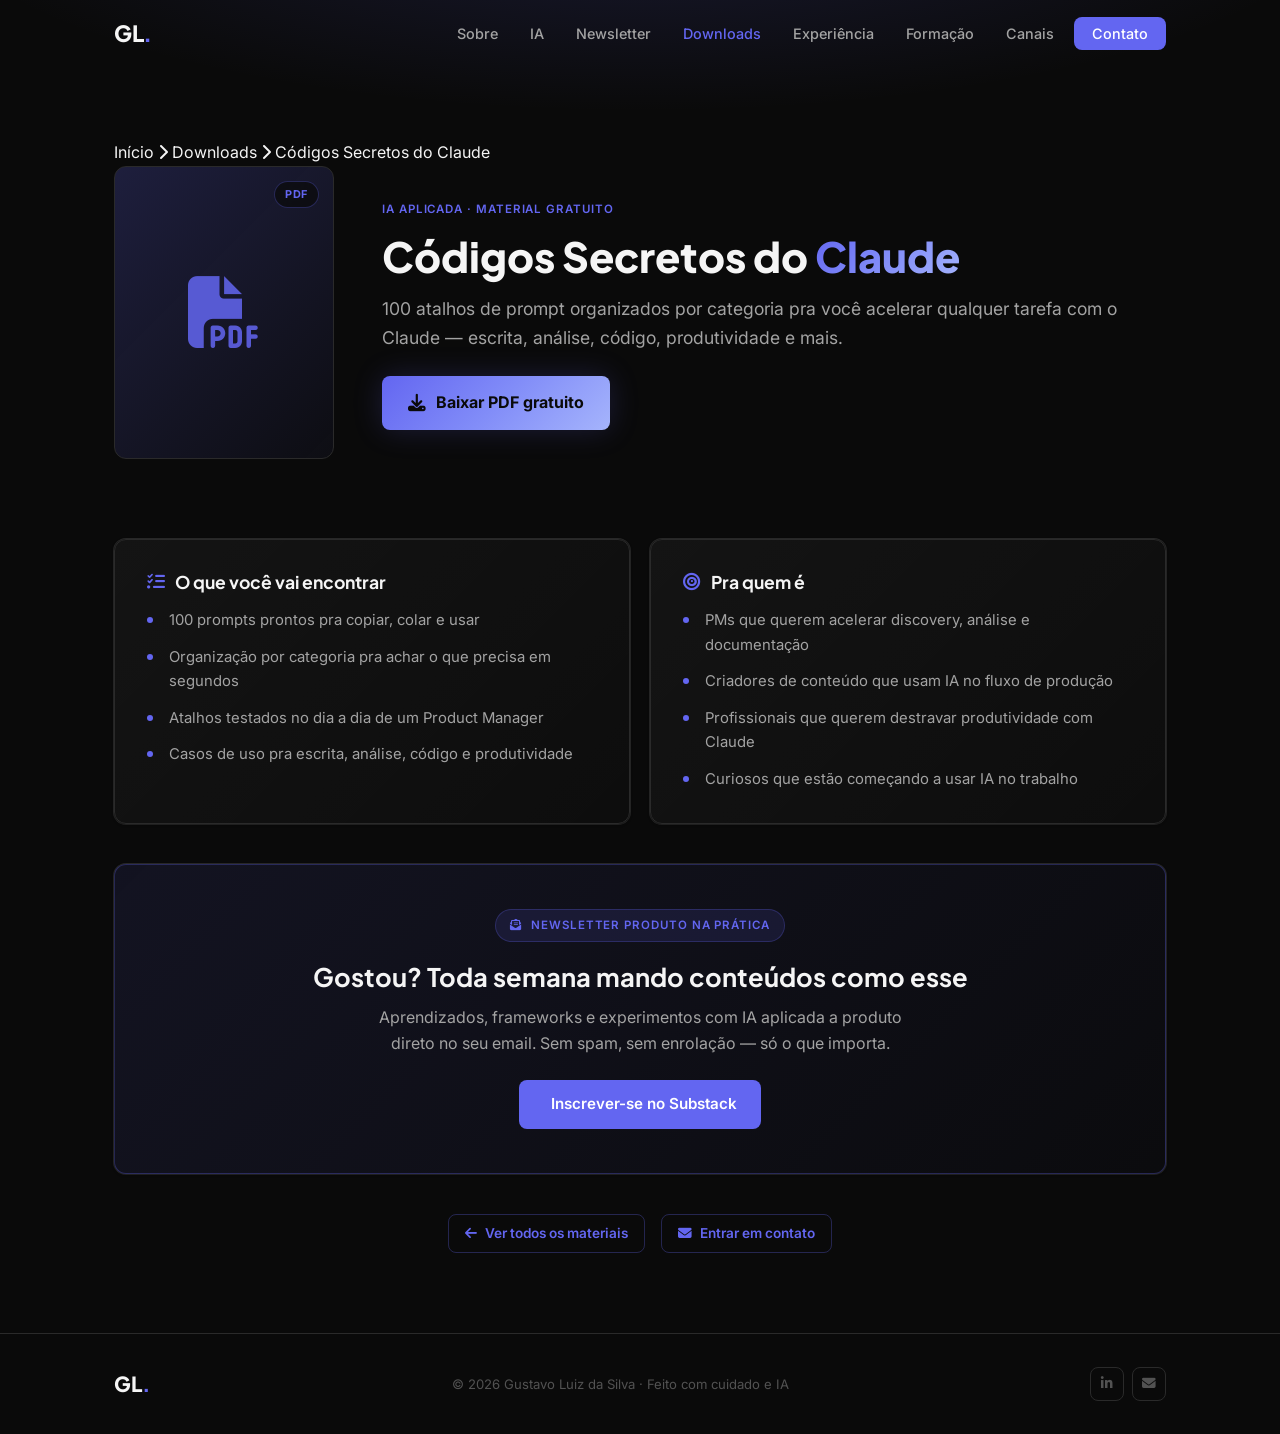
==== download-codigos-secretos-claude.html @ 3443f7df "add seção de Downloads e páginas de projetos - Nova página de galeria (downloads.html) com card do m" ====
<!DOCTYPE html>
<html lang="pt-BR">
<head>
  <meta charset="UTF-8" />
  <meta name="viewport" content="width=device-width, initial-scale=1.0" />

  <!-- SEO -->
  <title>Códigos Secretos do Claude — 100 atalhos de prompt · Gustavo Luiz</title>
  <meta name="description" content="100 atalhos de prompt organizados por categoria pra você acelerar qualquer tarefa com o Claude. Material gratuito em PDF." />
  <meta name="author" content="Gustavo Luiz da Silva" />

  <!-- Favicon -->
  <link rel="icon" href="assets/icons/favicon.svg" type="image/svg+xml" />
  <link rel="icon" href="assets/icons/favicon-32.png" sizes="32x32" type="image/png" />
  <link rel="icon" href="assets/icons/favicon-16.png" sizes="16x16" type="image/png" />
  <link rel="apple-touch-icon" href="assets/icons/apple-touch-icon.png" />

  <!-- Open Graph -->
  <meta property="og:title" content="Códigos Secretos do Claude — 100 atalhos de prompt" />
  <meta property="og:description" content="100 atalhos de prompt organizados por categoria. Material gratuito em PDF." />
  <meta property="og:type" content="article" />
  <meta property="og:locale" content="pt_BR" />
  <meta property="og:image" content="assets/imagens/og-image.png" />
  <meta property="og:image:width" content="1200" />
  <meta property="og:image:height" content="630" />

  <meta name="twitter:card" content="summary_large_image" />
  <meta name="twitter:title" content="Códigos Secretos do Claude — 100 atalhos de prompt" />
  <meta name="twitter:description" content="100 atalhos de prompt organizados por categoria. Material gratuito em PDF." />
  <meta name="twitter:image" content="assets/imagens/og-image.png" />

  <!-- Fontes -->
  <link rel="preconnect" href="https://fonts.googleapis.com" />
  <link rel="preconnect" href="https://fonts.gstatic.com" crossorigin />
  <link href="https://fonts.googleapis.com/css2?family=Inter:wght@300;400;500;600;700&family=Plus+Jakarta+Sans:wght@600;700;800&display=swap" rel="stylesheet" />

  <link rel="stylesheet" href="https://cdnjs.cloudflare.com/ajax/libs/font-awesome/6.5.1/css/all.min.css" />

  <link rel="stylesheet" href="style.css" />
  <link rel="stylesheet" href="downloads.css" />
</head>

<body>

  <!-- ===================== NAVEGAÇÃO ===================== -->
  <nav class="navbar" id="navbar" role="navigation" aria-label="Navegação principal">
    <div class="nav-container">
      <a href="index.html" class="nav-logo">GL<span class="accent">.</span></a>

      <ul class="nav-links" id="nav-links">
        <li><a href="index.html#sobre">Sobre</a></li>
        <li><a href="index.html#ia">IA</a></li>
        <li><a href="index.html#newsletter">Newsletter</a></li>
        <li><a href="downloads.html" class="active">Downloads</a></li>
        <li><a href="index.html#experiencia">Experiência</a></li>
        <li><a href="index.html#formacao">Formação</a></li>
        <li><a href="index.html#canais">Canais</a></li>
        <li><a href="index.html#contato" class="nav-cta">Contato</a></li>
      </ul>

      <button class="nav-toggle" id="nav-toggle" aria-label="Abrir menu" aria-expanded="false">
        <span></span>
        <span></span>
        <span></span>
      </button>
    </div>
  </nav>

  <!-- ===================== HERO DO MATERIAL ===================== -->
  <main>
    <section class="material-hero">
      <div class="container">

        <!-- Breadcrumb -->
        <div class="projeto-breadcrumb">
          <a href="index.html">Início</a>
          <i class="fa-solid fa-chevron-right" aria-hidden="true"></i>
          <a href="downloads.html">Downloads</a>
          <i class="fa-solid fa-chevron-right" aria-hidden="true"></i>
          <span>Códigos Secretos do Claude</span>
        </div>

        <div class="material-hero-grid">

          <!-- Capa simulada com ícone de PDF -->
          <div class="material-cover">
            <i class="fa-solid fa-file-pdf" aria-hidden="true"></i>
            <span class="material-cover-badge">PDF</span>
          </div>

          <div class="material-info">
            <span class="material-category">IA Aplicada · Material gratuito</span>
            <h1>Códigos Secretos do <span class="accent-gradient">Claude</span></h1>
            <p class="material-subtitulo">
              100 atalhos de prompt organizados por categoria pra você acelerar
              qualquer tarefa com o Claude — escrita, análise, código, produtividade e mais.
            </p>

            <a href="downloads/Codigos_Secretos_Claude.pdf"
               download
               class="material-download-btn"
               aria-label="Baixar PDF Códigos Secretos do Claude">
              <i class="fa-solid fa-download" aria-hidden="true"></i>
              Baixar PDF gratuito
            </a>
          </div>

        </div>
      </div>
    </section>

    <!-- ===================== CONTEÚDO ===================== -->
    <section class="material-conteudo">
      <div class="container">

        <div class="material-blocos">

          <div class="material-bloco glass-card">
            <h2><i class="fa-solid fa-list-check" aria-hidden="true"></i> O que você vai encontrar</h2>
            <ul class="material-lista">
              <li>100 prompts prontos pra copiar, colar e usar</li>
              <li>Organização por categoria pra achar o que precisa em segundos</li>
              <li>Atalhos testados no dia a dia de um Product Manager</li>
              <li>Casos de uso pra escrita, análise, código e produtividade</li>
            </ul>
          </div>

          <div class="material-bloco glass-card">
            <h2><i class="fa-solid fa-bullseye" aria-hidden="true"></i> Pra quem é</h2>
            <ul class="material-lista">
              <li>PMs que querem acelerar discovery, análise e documentação</li>
              <li>Criadores de conteúdo que usam IA no fluxo de produção</li>
              <li>Profissionais que querem destravar produtividade com Claude</li>
              <li>Curiosos que estão começando a usar IA no trabalho</li>
            </ul>
          </div>

        </div>

        <!-- Newsletter CTA -->
        <div class="material-newsletter glass-card">
          <span class="badge">
            <i class="fa-solid fa-envelope-open-text" aria-hidden="true"></i>
            Newsletter Produto na Prática
          </span>
          <h2>Gostou? Toda semana mando conteúdos como esse</h2>
          <p>
            Aprendizados, frameworks e experimentos com IA aplicada a produto direto
            no seu email. Sem spam, sem enrolação — só o que importa.
          </p>
          <a href="https://gustluiz.substack.com/" target="_blank" rel="noopener noreferrer" class="btn btn-primary">
            <i class="fa-brands fa-substack" aria-hidden="true"></i>
            Inscrever-se no Substack
          </a>
        </div>

        <!-- Navegação rodapé -->
        <div class="material-nav">
          <a href="downloads.html" class="btn btn-ghost">
            <i class="fa-solid fa-arrow-left" aria-hidden="true"></i>
            Ver todos os materiais
          </a>
          <a href="index.html#contato" class="btn btn-ghost">
            <i class="fa-solid fa-envelope" aria-hidden="true"></i>
            Entrar em contato
          </a>
        </div>

      </div>
    </section>
  </main>

  <!-- ===================== RODAPÉ ===================== -->
  <footer class="footer" role="contentinfo">
    <div class="container">
      <div class="footer-content">
        <p class="footer-logo">GL<span class="accent">.</span></p>
        <p class="footer-copy">
          © 2026 Gustavo Luiz da Silva · Feito com cuidado e IA
        </p>
        <div class="footer-links">
          <a href="https://www.linkedin.com/in/gustavoluizsilva/" target="_blank" rel="noopener noreferrer" aria-label="LinkedIn">
            <i class="fa-brands fa-linkedin-in" aria-hidden="true"></i>
          </a>
          <a href="mailto:gu.ufabc@gmail.com" aria-label="Email">
            <i class="fa-solid fa-envelope" aria-hidden="true"></i>
          </a>
        </div>
      </div>
    </div>
  </footer>

  <script src="script.js"></script>
</body>
</html>
---- style.css ----
/* ============================================================
   STYLE.CSS — Site Pessoal Gustavo Luiz
   Tema: Dark, moderno, minimalista — inspirado em Linear/Vercel
   ============================================================ */

/* ============================================================
   1. VARIÁVEIS CSS (tokens de design)
   ============================================================ */
:root {
  /* Cores */
  --bg-primary:    #0A0A0A;   /* Fundo principal — preto quase puro */
  --bg-secondary:  #111111;   /* Fundo de cards */
  --bg-tertiary:   #1A1A1A;   /* Fundo alternativo de seções */

  --accent:        #6366F1;   /* Roxo índigo — cor de destaque */
  --accent-hover:  #818CF8;   /* Destaque mais claro no hover */
  --accent-glow:   rgba(99, 102, 241, 0.20);  /* Brilho suave */

  --text-primary:  #F5F5F5;   /* Texto principal */
  --text-secondary:#A3A3A3;   /* Texto secundário */
  --text-muted:    #525252;   /* Texto desabilitado */

  --border:        #2A2A2A;   /* Bordas sutis */
  --border-hover:  #3F3F3F;   /* Borda no hover */

  /* Gradientes */
  --gradient-hero: radial-gradient(ellipse 80% 60% at 50% -20%,
                    rgba(99, 102, 241, 0.18) 0%,
                    rgba(10, 10, 10, 0) 70%);
  --gradient-accent: linear-gradient(135deg, #6366F1 0%, #818CF8 50%, #A5B4FC 100%);
  --gradient-card:   linear-gradient(135deg,
                      rgba(255,255,255,0.04) 0%,
                      rgba(255,255,255,0.01) 100%);

  /* Tipografia */
  --font-heading: 'Plus Jakarta Sans', 'Inter', sans-serif;
  --font-body:    'Inter', sans-serif;

  /* Espaçamentos */
  --section-padding: 100px 0;
  --container-max:   1100px;
  --container-pad:   0 24px;

  /* Bordas */
  --radius-sm:  8px;
  --radius-md:  12px;
  --radius-lg:  20px;
  --radius-xl:  28px;

  /* Sombras */
  --shadow-card:  0 1px 3px rgba(0,0,0,0.4), 0 0 0 1px var(--border);
  --shadow-hover: 0 4px 20px rgba(0,0,0,0.5), 0 0 0 1px var(--border-hover);
  --shadow-glow:  0 0 30px var(--accent-glow);

  /* Transições */
  --transition: all 0.25s cubic-bezier(0.4, 0, 0.2, 1);
  --transition-slow: all 0.4s cubic-bezier(0.4, 0, 0.2, 1);
}

/* ============================================================
   2. RESET E BASE
   ============================================================ */
*, *::before, *::after {
  box-sizing: border-box;
  margin: 0;
  padding: 0;
}

html {
  scroll-behavior: smooth;
  font-size: 16px;
}

body {
  font-family: var(--font-body);
  background-color: var(--bg-primary);
  color: var(--text-primary);
  line-height: 1.6;
  -webkit-font-smoothing: antialiased;
  -moz-osx-font-smoothing: grayscale;
  overflow-x: hidden;
}

/* Links base */
a {
  color: inherit;
  text-decoration: none;
  transition: var(--transition);
}

/* Listas */
ul, ol {
  list-style: none;
}

/* Imagens */
img {
  max-width: 100%;
  height: auto;
  display: block;
}

/* ============================================================
   3. UTILITÁRIOS
   ============================================================ */

/* Container centralizado */
.container {
  max-width: var(--container-max);
  margin: 0 auto;
  padding: var(--container-pad);
}

/* Seção padrão */
.section {
  padding: var(--section-padding);
}

/* Seção com fundo alternativo */
.section-alt {
  background-color: var(--bg-tertiary);
}

/* Cor de destaque (accent) */
.accent {
  color: var(--accent);
}

/* Gradiente de texto accent */
.accent-gradient {
  background: var(--gradient-accent);
  -webkit-background-clip: text;
  -webkit-text-fill-color: transparent;
  background-clip: text;
}

/* Glass card — efeito glassmorphism leve */
.glass-card {
  background: var(--gradient-card);
  border: 1px solid var(--border);
  border-radius: var(--radius-md);
  box-shadow: var(--shadow-card);
  transition: var(--transition);
}

.glass-card:hover {
  border-color: var(--border-hover);
  box-shadow: var(--shadow-hover);
  transform: translateY(-2px);
}

/* ============================================================
   4. TIPOGRAFIA
   ============================================================ */
h1, h2, h3, h4 {
  font-family: var(--font-heading);
  line-height: 1.15;
  font-weight: 700;
  color: var(--text-primary);
}

p {
  color: var(--text-secondary);
  line-height: 1.7;
}

strong {
  color: var(--text-primary);
  font-weight: 600;
}

/* Cabeçalho de seção */
.section-header {
  text-align: center;
  margin-bottom: 64px;
}

.section-tag {
  display: inline-block;
  font-size: 0.75rem;
  font-weight: 600;
  letter-spacing: 0.12em;
  text-transform: uppercase;
  color: var(--accent);
  background: rgba(99, 102, 241, 0.10);
  border: 1px solid rgba(99, 102, 241, 0.25);
  border-radius: 100px;
  padding: 4px 14px;
  margin-bottom: 20px;
}

.section-title {
  font-size: clamp(2rem, 4vw, 3rem);
  font-weight: 800;
  margin-bottom: 16px;
  line-height: 1.15;
}

.section-desc {
  font-size: 1.1rem;
  color: var(--text-secondary);
  max-width: 540px;
  margin: 0 auto;
}

/* ============================================================
   5. BOTÕES
   ============================================================ */
.btn {
  display: inline-flex;
  align-items: center;
  gap: 8px;
  padding: 12px 24px;
  border-radius: var(--radius-sm);
  font-family: var(--font-body);
  font-size: 0.95rem;
  font-weight: 600;
  cursor: pointer;
  border: none;
  transition: var(--transition);
  text-align: center;
}

/* Botão primário — fundo accent */
.btn-primary {
  background: var(--accent);
  color: #fff;
}

.btn-primary:hover {
  background: var(--accent-hover);
  box-shadow: 0 0 20px var(--accent-glow);
  transform: translateY(-1px);
}

/* Botão secundário — borda */
.btn-secondary {
  background: transparent;
  color: var(--text-primary);
  border: 1px solid var(--border);
}

.btn-secondary:hover {
  border-color: var(--accent);
  color: var(--accent);
  background: rgba(99, 102, 241, 0.06);
}

/* Botão ghost — minimal */
.btn-ghost {
  background: transparent;
  color: var(--accent);
  border: 1px solid rgba(99, 102, 241, 0.30);
  padding: 8px 16px;
  font-size: 0.85rem;
}

.btn-ghost:hover {
  background: rgba(99, 102, 241, 0.10);
}

/* Botão pequeno */
.btn-sm {
  padding: 8px 16px;
  font-size: 0.85rem;
}

/* Botão full width */
.btn-full {
  width: 100%;
  justify-content: center;
}

/* ============================================================
   6. NAVEGAÇÃO
   ============================================================ */
.navbar {
  position: fixed;
  top: 0;
  left: 0;
  right: 0;
  z-index: 1000;
  padding: 16px 0;
  background: transparent;
  transition: var(--transition-slow);
}

/* Navbar com scroll — fundo escuro */
.navbar.scrolled {
  background: rgba(10, 10, 10, 0.92);
  backdrop-filter: blur(16px);
  -webkit-backdrop-filter: blur(16px);
  border-bottom: 1px solid var(--border);
  padding: 12px 0;
}

.nav-container {
  max-width: var(--container-max);
  margin: 0 auto;
  padding: 0 24px;
  display: flex;
  align-items: center;
  justify-content: space-between;
}

/* Logo */
.nav-logo {
  font-family: var(--font-heading);
  font-weight: 800;
  font-size: 1.4rem;
  color: var(--text-primary);
  letter-spacing: -0.02em;
}

/* Links de navegação */
.nav-links {
  display: flex;
  align-items: center;
  gap: 8px;
}

.nav-links a {
  font-size: 0.9rem;
  font-weight: 500;
  color: var(--text-secondary);
  padding: 6px 12px;
  border-radius: var(--radius-sm);
}

.nav-links a:hover {
  color: var(--text-primary);
  background: rgba(255,255,255,0.05);
}

/* CTA da navbar */
.nav-cta {
  background: var(--accent) !important;
  color: #fff !important;
  padding: 8px 18px !important;
}

.nav-cta:hover {
  background: var(--accent-hover) !important;
  box-shadow: 0 0 16px var(--accent-glow) !important;
}

/* Botão hamburguer — mobile */
.nav-toggle {
  display: none;
  flex-direction: column;
  gap: 5px;
  background: none;
  border: none;
  cursor: pointer;
  padding: 4px;
}

.nav-toggle span {
  display: block;
  width: 22px;
  height: 2px;
  background: var(--text-primary);
  border-radius: 2px;
  transition: var(--transition);
}

/* ============================================================
   7. HERO
   ============================================================ */
.hero {
  position: relative;
  min-height: 100vh;
  display: flex;
  align-items: center;
  justify-content: center;
  text-align: center;
  padding: 120px 24px 80px;
  overflow: hidden;
}

/* Gradiente de fundo do hero */
.hero-bg-gradient {
  position: absolute;
  inset: 0;
  background: var(--gradient-hero);
  pointer-events: none;
}

/* Partículas decorativas */
.hero-particles {
  position: absolute;
  inset: 0;
  pointer-events: none;
  overflow: hidden;
}

.hero-particle {
  position: absolute;
  width: 2px;
  height: 2px;
  border-radius: 50%;
  background: var(--accent);
  opacity: 0;
  animation: particleFade 4s ease-in-out infinite;
}

@keyframes particleFade {
  0%, 100% { opacity: 0; transform: translateY(0); }
  50%       { opacity: 0.6; transform: translateY(-20px); }
}

/* Conteúdo do hero */
.hero-content {
  position: relative;
  z-index: 1;
  max-width: 800px;
  width: 100%;
}

/* Badge de status */
.hero-badge {
  display: inline-flex;
  align-items: center;
  gap: 8px;
  font-size: 0.82rem;
  font-weight: 500;
  color: var(--text-secondary);
  background: rgba(255,255,255,0.04);
  border: 1px solid var(--border);
  border-radius: 100px;
  padding: 6px 16px;
  margin-bottom: 28px;
}

.badge-dot {
  width: 7px;
  height: 7px;
  border-radius: 50%;
  background: #22C55E;
  box-shadow: 0 0 8px rgba(34, 197, 94, 0.6);
  animation: pulse 2s ease-in-out infinite;
}

@keyframes pulse {
  0%, 100% { box-shadow: 0 0 4px rgba(34, 197, 94, 0.4); }
  50%       { box-shadow: 0 0 12px rgba(34, 197, 94, 0.8); }
}

/* Título principal */
.hero-title {
  font-size: clamp(3.5rem, 9vw, 7rem);
  font-weight: 800;
  line-height: 1.0;
  letter-spacing: -0.03em;
  margin-bottom: 20px;
}

/* Headline */
.hero-headline {
  font-size: clamp(1.1rem, 2.5vw, 1.5rem);
  font-weight: 500;
  color: var(--text-secondary);
  margin-bottom: 20px;
  letter-spacing: -0.01em;
}

/* Subtítulo */
.hero-sub {
  font-size: clamp(0.95rem, 1.8vw, 1.1rem);
  color: var(--text-muted);
  margin-bottom: 40px;
  line-height: 1.7;
}

/* CTAs do hero */
.hero-ctas {
  display: flex;
  gap: 12px;
  justify-content: center;
  flex-wrap: wrap;
  margin-bottom: 40px;
}

/* Redes sociais do hero */
.hero-social {
  display: flex;
  gap: 8px;
  justify-content: center;
}

.social-link {
  width: 42px;
  height: 42px;
  display: flex;
  align-items: center;
  justify-content: center;
  border-radius: var(--radius-sm);
  background: rgba(255,255,255,0.04);
  border: 1px solid var(--border);
  color: var(--text-secondary);
  font-size: 0.95rem;
}

.social-link:hover {
  background: rgba(99, 102, 241, 0.10);
  border-color: var(--accent);
  color: var(--accent);
  transform: translateY(-2px);
}

/* Indicador de scroll */
.scroll-indicator {
  position: absolute;
  bottom: 32px;
  left: 50%;
  transform: translateX(-50%);
  display: flex;
  align-items: center;
  justify-content: center;
  width: 36px;
  height: 36px;
  border: 1px solid var(--border);
  border-radius: 50%;
  color: var(--text-muted);
  animation: scrollBounce 2s ease-in-out infinite;
}

.scroll-arrow {
  width: 8px;
  height: 8px;
  border-right: 1.5px solid var(--text-muted);
  border-bottom: 1.5px solid var(--text-muted);
  transform: rotate(45deg) translateY(-2px);
}

@keyframes scrollBounce {
  0%, 100% { transform: translateX(-50%) translateY(0); opacity: 0.4; }
  50%       { transform: translateX(-50%) translateY(5px); opacity: 0.9; }
}

/* ============================================================
   8. SEÇÃO SOBRE MIM
   ============================================================ */
.sobre-grid {
  display: grid;
  grid-template-columns: 280px 1fr;
  gap: 60px;
  align-items: start;
}

/* Foto */
.foto-container {
  width: 100%;
  aspect-ratio: 1;
  border-radius: var(--radius-lg);
  overflow: hidden;
  border: 1px solid var(--border);
  background: var(--bg-secondary);
  margin-bottom: 16px;
}

.foto-container img {
  width: 100%;
  height: 100%;
  object-fit: cover;
  object-position: center top;
  display: block;
}

.foto-placeholder {
  width: 100%;
  height: 100%;
  display: flex;
  flex-direction: column;
  align-items: center;
  justify-content: center;
  gap: 12px;
  color: var(--text-muted);
  font-size: 0.85rem;
}

.foto-placeholder i {
  font-size: 3rem;
  opacity: 0.3;
}

/* Card de info rápida */
.sobre-info-card {
  padding: 16px;
}

.info-item {
  display: flex;
  align-items: center;
  gap: 10px;
  font-size: 0.88rem;
  color: var(--text-secondary);
  padding: 8px 0;
  border-bottom: 1px solid var(--border);
}

.info-item:last-child {
  border-bottom: none;
  padding-bottom: 0;
}

/* Texto sobre */
.sobre-lead {
  font-size: 1.15rem;
  color: var(--text-primary);
  line-height: 1.7;
  margin-bottom: 20px;
}

.sobre-texto p {
  margin-bottom: 16px;
}

/* Métricas de destaque */
.sobre-metricas {
  display: grid;
  grid-template-columns: repeat(3, 1fr);
  gap: 12px;
  margin-top: 32px;
}

.metrica-item {
  text-align: center;
  padding: 20px 12px;
}

.metrica-valor {
  display: block;
  font-family: var(--font-heading);
  font-size: 1.5rem;
  font-weight: 800;
  margin-bottom: 6px;
}

.metrica-label {
  font-size: 0.78rem;
  color: var(--text-muted);
  letter-spacing: 0.02em;
}

/* ============================================================
   9. SEÇÃO IA
   ============================================================ */
.ia-grid {
  display: grid;
  grid-template-columns: repeat(3, 1fr);
  gap: 20px;
  align-items: stretch;
}

.ia-grid > * {
  min-height: 0;
}

.ia-card-link {
  text-decoration: none;
  color: inherit;
  display: flex;
  border-radius: var(--radius-lg);
  transition: transform 0.25s ease;
}

.ia-card-link:hover .ia-card {
  border-color: var(--accent);
  box-shadow: 0 0 20px var(--accent-glow);
}

.ia-card-link:hover {
  transform: translateY(-4px);
}

.ia-card {
  padding: 28px;
  display: flex;
  flex-direction: column;
  gap: 16px;
  flex: 1;
  width: 100%;
}

.ia-card-header {
  display: flex;
  align-items: center;
  justify-content: space-between;
  gap: 12px;
}

/* Ícone do card IA */
.ia-icon-wrap {
  width: 44px;
  height: 44px;
  display: flex;
  align-items: center;
  justify-content: center;
  background: rgba(99, 102, 241, 0.12);
  border: 1px solid rgba(99, 102, 241, 0.25);
  border-radius: var(--radius-sm);
  color: var(--accent);
  font-size: 1.1rem;
  flex-shrink: 0;
}

.ia-icon-muted {
  background: rgba(255,255,255,0.03);
  border-color: var(--border);
  color: var(--text-muted);
}

/* Tags de status */
.ia-tag {
  font-size: 0.72rem;
  font-weight: 600;
  letter-spacing: 0.06em;
  text-transform: uppercase;
  color: #22C55E;
  background: rgba(34, 197, 94, 0.10);
  border: 1px solid rgba(34, 197, 94, 0.25);
  border-radius: 100px;
  padding: 3px 10px;
  white-space: nowrap;
}

.ia-tag-em-andamento {
  color: #F59E0B;
  background: rgba(245, 158, 11, 0.10);
  border-color: rgba(245, 158, 11, 0.25);
}

.ia-tag-breve {
  color: var(--text-muted);
  background: rgba(255,255,255,0.04);
  border-color: var(--border);
}

.ia-card-title {
  font-size: 1.1rem;
  font-weight: 700;
}

.ia-card-desc {
  font-size: 0.9rem;
  line-height: 1.65;
  flex: 1;
}

/* Resultados — antes e depois */
.ia-resultados {
  display: flex;
  flex-direction: column;
  gap: 8px;
  padding: 16px;
  background: rgba(99, 102, 241, 0.05);
  border: 1px solid rgba(99, 102, 241, 0.15);
  border-radius: var(--radius-sm);
}

.resultado-item {
  display: flex;
  align-items: center;
  gap: 8px;
  font-size: 0.9rem;
  font-weight: 600;
}

.resultado-antes {
  color: var(--text-muted);
  text-decoration: line-through;
}

.resultado-depois {
  font-size: 1.1rem;
}

.resultado-label {
  font-size: 0.8rem;
  color: var(--text-secondary);
  font-weight: 400;
}

/* Footer do card IA */
.ia-card-footer {
  display: flex;
  flex-wrap: wrap;
  gap: 6px;
  margin-top: auto;
}

/* Placeholder de card */
.ia-card-placeholder {
  opacity: 0.6;
  cursor: default;
}

.ia-card-placeholder:hover {
  transform: none;
}

/* Tags de tecnologia */
.tech-tag {
  display: inline-flex;
  align-items: center;
  gap: 5px;
  font-size: 0.75rem;
  color: var(--text-muted);
  background: rgba(255,255,255,0.04);
  border: 1px solid var(--border);
  border-radius: 100px;
  padding: 3px 10px;
}

/* ============================================================
   10. TIMELINE DE EXPERIÊNCIA
   ============================================================ */
.timeline {
  position: relative;
  display: flex;
  flex-direction: column;
  gap: 0;
}

/* Linha vertical da timeline */
.timeline::before {
  content: '';
  position: absolute;
  left: 20px;
  top: 24px;
  bottom: 24px;
  width: 1px;
  background: linear-gradient(to bottom,
    var(--accent) 0%,
    var(--border) 40%,
    transparent 100%);
}

.timeline-item {
  position: relative;
  padding-left: 60px;
  padding-bottom: 32px;
}

.timeline-item:last-child {
  padding-bottom: 0;
}

/* Marcador da timeline */
.timeline-marker {
  position: absolute;
  left: 12px;
  top: 24px;
  width: 17px;
  height: 17px;
  border-radius: 50%;
  background: var(--bg-primary);
  border: 2px solid var(--accent);
  box-shadow: 0 0 12px var(--accent-glow);
  z-index: 1;
}

.timeline-item:not(:first-child) .timeline-marker {
  border-color: var(--border-hover);
  box-shadow: none;
}

/* Conteúdo do card de timeline */
.timeline-content {
  padding: 28px;
}

.timeline-header {
  display: flex;
  align-items: flex-start;
  justify-content: space-between;
  gap: 16px;
  margin-bottom: 12px;
}

.timeline-empresa {
  display: flex;
  align-items: flex-start;
  gap: 14px;
}

.empresa-logo {
  width: 40px;
  height: 40px;
  flex-shrink: 0;
  display: flex;
  align-items: center;
  justify-content: center;
  background: rgba(99, 102, 241, 0.10);
  border: 1px solid var(--border);
  border-radius: var(--radius-sm);
  color: var(--accent);
  font-size: 1rem;
}

.timeline-cargo {
  font-size: 1rem;
  font-weight: 700;
  margin-bottom: 2px;
}

.timeline-empresa-nome {
  font-size: 0.85rem;
  color: var(--text-secondary);
}

.timeline-periodo {
  font-size: 0.8rem;
  color: var(--accent);
  background: rgba(99, 102, 241, 0.10);
  border: 1px solid rgba(99, 102, 241, 0.20);
  border-radius: 100px;
  padding: 3px 12px;
  white-space: nowrap;
  flex-shrink: 0;
}

.timeline-sub {
  font-size: 0.85rem;
  color: var(--text-muted);
  margin-bottom: 16px;
  font-style: italic;
}

/* Bullets da timeline */
.timeline-bullets {
  display: flex;
  flex-direction: column;
  gap: 10px;
  margin-bottom: 20px;
}

.timeline-bullets li {
  display: flex;
  align-items: flex-start;
  gap: 10px;
  font-size: 0.9rem;
  color: var(--text-secondary);
  line-height: 1.5;
}

.timeline-bullets li i {
  flex-shrink: 0;
  margin-top: 3px;
  font-size: 0.75rem;
}

.timeline-tags {
  display: flex;
  flex-wrap: wrap;
  gap: 6px;
}

/* ============================================================
   11. FORMAÇÃO E CERTIFICAÇÕES
   ============================================================ */
.formacao-grid {
  display: grid;
  grid-template-columns: 1fr 1fr;
  gap: 48px;
}

.formacao-col-titulo {
  font-size: 1.1rem;
  font-weight: 700;
  color: var(--text-primary);
  display: flex;
  align-items: center;
  gap: 10px;
  margin-bottom: 24px;
}

/* Lista de formação */
.formacao-lista {
  display: flex;
  flex-direction: column;
  gap: 12px;
}

.formacao-item {
  display: flex;
  align-items: flex-start;
  gap: 14px;
  padding: 18px 20px;
}

.formacao-icon {
  width: 36px;
  height: 36px;
  flex-shrink: 0;
  display: flex;
  align-items: center;
  justify-content: center;
  background: rgba(99, 102, 241, 0.10);
  border-radius: var(--radius-sm);
  color: var(--accent);
}

.formacao-item h4 {
  font-size: 0.95rem;
  font-weight: 600;
  margin-bottom: 4px;
}

.formacao-inst {
  font-size: 0.82rem;
  color: var(--text-muted);
}

/* Cards de certificações */
.cert-lista {
  display: flex;
  flex-direction: column;
  gap: 12px;
}

.cert-card {
  display: flex;
  align-items: center;
  gap: 14px;
  padding: 16px 20px;
}

.cert-logo {
  width: 36px;
  height: 36px;
  flex-shrink: 0;
  display: flex;
  align-items: center;
  justify-content: center;
  background: rgba(99, 102, 241, 0.10);
  border-radius: var(--radius-sm);
  color: var(--accent);
  font-size: 1rem;
}

.cert-logo-muted {
  background: rgba(255,255,255,0.03);
  color: var(--text-muted);
}

.cert-info {
  flex: 1;
}

.cert-info h4 {
  font-size: 0.92rem;
  font-weight: 600;
  margin-bottom: 2px;
}

.cert-issuer {
  font-size: 0.8rem;
  color: var(--text-muted);
}

.cert-ano {
  font-size: 0.8rem;
  font-weight: 600;
  color: var(--accent);
  background: rgba(99, 102, 241, 0.10);
  border: 1px solid rgba(99, 102, 241, 0.20);
  border-radius: 100px;
  padding: 2px 10px;
  flex-shrink: 0;
}

.cert-card-placeholder {
  opacity: 0.55;
}

/* ============================================================
   12. CANAIS (HUB DE LINKS)
   ============================================================ */
.canais-grid {
  display: grid;
  grid-template-columns: repeat(2, 1fr);
  gap: 16px;
}

.canal-card {
  display: flex;
  align-items: center;
  gap: 16px;
  padding: 24px;
  cursor: pointer;
}

.canal-card:not(.canal-card-breve):hover {
  border-color: var(--accent);
  box-shadow: var(--shadow-hover), 0 0 20px var(--accent-glow);
}

.canal-card-breve {
  cursor: default;
  opacity: 0.65;
}

.canal-card-breve:hover {
  transform: none;
}

/* Ícone dos canais */
.canal-icon {
  width: 52px;
  height: 52px;
  flex-shrink: 0;
  display: flex;
  align-items: center;
  justify-content: center;
  border-radius: var(--radius-md);
  font-size: 1.3rem;
}

.canal-linkedin  { background: rgba(10, 102, 194, 0.15); color: #0A66C2; border: 1px solid rgba(10, 102, 194, 0.25); }
.canal-email     { background: rgba(99, 102, 241, 0.12); color: var(--accent); border: 1px solid rgba(99, 102, 241, 0.25); }
.canal-youtube   { background: rgba(255, 0, 0, 0.10);    color: #FF0000; border: 1px solid rgba(255, 0, 0, 0.20); }
.canal-instagram { background: rgba(225, 48, 108, 0.10); color: #E1306C; border: 1px solid rgba(225, 48, 108, 0.20); }

.canal-info {
  flex: 1;
}

.canal-info h3 {
  font-size: 1rem;
  font-weight: 700;
  margin-bottom: 4px;
  display: flex;
  align-items: center;
  gap: 8px;
}

.canal-info p {
  font-size: 0.85rem;
  color: var(--text-muted);
}

.canal-arrow {
  font-size: 0.85rem;
  color: var(--text-muted);
  transition: var(--transition);
}

.canal-card:hover .canal-arrow {
  color: var(--accent);
  transform: translate(2px, -2px);
}

/* Badge "em breve" */
.badge-breve {
  font-size: 0.68rem;
  font-weight: 600;
  color: var(--text-muted);
  background: rgba(255,255,255,0.05);
  border: 1px solid var(--border);
  border-radius: 100px;
  padding: 1px 8px;
}

/* ============================================================
   13. CONTATO
   ============================================================ */
.contato-grid {
  display: grid;
  grid-template-columns: 1fr 1.4fr;
  gap: 40px;
  align-items: start;
}

/* Links de contato */
.contato-links {
  display: flex;
  flex-direction: column;
  gap: 12px;
}

.contato-link {
  display: flex;
  align-items: center;
  gap: 16px;
  padding: 20px;
  text-decoration: none;
}

.contato-link:hover {
  border-color: var(--accent);
}

.contato-link i {
  font-size: 1.2rem;
  flex-shrink: 0;
}

.contato-link-label {
  display: block;
  font-size: 0.78rem;
  color: var(--text-muted);
  text-transform: uppercase;
  letter-spacing: 0.06em;
  margin-bottom: 2px;
}

.contato-link-valor {
  display: block;
  font-size: 0.95rem;
  font-weight: 600;
  color: var(--text-primary);
}

/* Formulário */
.contato-form {
  padding: 32px;
}

.form-titulo {
  font-size: 1.1rem;
  font-weight: 700;
  margin-bottom: 24px;
}

.form-group {
  margin-bottom: 18px;
}

.form-group label {
  display: block;
  font-size: 0.85rem;
  font-weight: 500;
  color: var(--text-secondary);
  margin-bottom: 8px;
}

.form-group input,
.form-group textarea {
  width: 100%;
  background: rgba(255,255,255,0.03);
  border: 1px solid var(--border);
  border-radius: var(--radius-sm);
  padding: 12px 14px;
  color: var(--text-primary);
  font-family: var(--font-body);
  font-size: 0.92rem;
  transition: var(--transition);
  outline: none;
  resize: vertical;
}

.form-group input::placeholder,
.form-group textarea::placeholder {
  color: var(--text-muted);
}

.form-group input:focus,
.form-group textarea:focus {
  border-color: var(--accent);
  background: rgba(99, 102, 241, 0.04);
  box-shadow: 0 0 0 3px rgba(99, 102, 241, 0.10);
}

/* Duas colunas lado a lado (Nome + Email) */
.form-row {
  display: grid;
  grid-template-columns: 1fr 1fr;
  gap: 16px;
}

/* Asterisco de campo obrigatório */
.form-required {
  color: var(--accent);
  margin-left: 2px;
}

/* Mensagem de erro inline por campo */
.form-erro {
  display: block;
  font-size: 0.78rem;
  color: #EF4444;
  margin-top: 5px;
  min-height: 16px; /* reserva espaço para evitar layout shift */
}

/* Campo com erro */
.form-group input.error,
.form-group textarea.error {
  border-color: #EF4444;
  background: rgba(239, 68, 68, 0.04);
}

/* Tela de sucesso após envio */
.form-sucesso {
  display: flex;
  flex-direction: column;
  align-items: center;
  justify-content: center;
  text-align: center;
  gap: 12px;
  padding: 24px 16px;
  animation: fadeInUp 0.5s cubic-bezier(0.4, 0, 0.2, 1) forwards;
}

.form-sucesso[hidden] {
  display: none;
}

.form-sucesso-icone {
  width: 56px;
  height: 56px;
  display: flex;
  align-items: center;
  justify-content: center;
  border-radius: 50%;
  background: rgba(34, 197, 94, 0.12);
  border: 1px solid rgba(34, 197, 94, 0.30);
  color: #22C55E;
  font-size: 1.5rem;
}

.form-sucesso h4 {
  font-size: 1.1rem;
  font-weight: 700;
}

.form-sucesso p {
  font-size: 0.9rem;
  color: var(--text-secondary);
}

.form-obs {
  margin-top: 12px;
  text-align: center;
  font-size: 0.78rem;
  color: var(--text-muted);
  display: flex;
  align-items: center;
  justify-content: center;
  gap: 6px;
}

/* ============================================================
   14. RODAPÉ
   ============================================================ */
.footer {
  border-top: 1px solid var(--border);
  padding: 32px 0;
}

.footer-content {
  display: flex;
  align-items: center;
  justify-content: space-between;
  gap: 16px;
  flex-wrap: wrap;
}

.footer-logo {
  font-family: var(--font-heading);
  font-weight: 800;
  font-size: 1.3rem;
  color: var(--text-primary);
}

.footer-copy {
  font-size: 0.82rem;
  color: var(--text-muted);
}

.footer-links {
  display: flex;
  gap: 8px;
}

.footer-links a {
  width: 34px;
  height: 34px;
  display: flex;
  align-items: center;
  justify-content: center;
  border-radius: var(--radius-sm);
  border: 1px solid var(--border);
  color: var(--text-muted);
  font-size: 0.85rem;
  transition: var(--transition);
}

.footer-links a:hover {
  color: var(--accent);
  border-color: var(--accent);
  background: rgba(99, 102, 241, 0.08);
}

/* ============================================================
   15. ANIMAÇÕES DE ENTRADA (reveal ao rolar)
   ============================================================ */

/* Estado inicial — oculto */
.fade-in {
  opacity: 0;
  transform: translateY(20px);
  animation: fadeInUp 0.7s cubic-bezier(0.4, 0, 0.2, 1) forwards;
}

/* Delay cascateado para elementos do hero */
.hero .fade-in:nth-child(1) { animation-delay: 0.1s; }
.hero .fade-in:nth-child(2) { animation-delay: 0.25s; }
.hero .fade-in:nth-child(3) { animation-delay: 0.4s; }
.hero .fade-in:nth-child(4) { animation-delay: 0.5s; }
.hero .fade-in:nth-child(5) { animation-delay: 0.6s; }
.hero .fade-in:nth-child(6) { animation-delay: 0.7s; }

@keyframes fadeInUp {
  to {
    opacity: 1;
    transform: translateY(0);
  }
}

/* Elementos para o Intersection Observer */
.reveal {
  opacity: 0;
  transform: translateY(28px);
  transition: opacity 0.6s cubic-bezier(0.4, 0, 0.2, 1),
              transform 0.6s cubic-bezier(0.4, 0, 0.2, 1);
}

.reveal.visible {
  opacity: 1;
  transform: translateY(0);
}

/* Delay cascateado para cards em grid */
.ia-grid .reveal:nth-child(2)         { transition-delay: 0.1s; }
.ia-grid .reveal:nth-child(3)         { transition-delay: 0.2s; }
.ia-grid .reveal:nth-child(4)         { transition-delay: 0.3s; }
.ia-grid .reveal:nth-child(5)         { transition-delay: 0.4s; }

.sobre-metricas .metrica-item:nth-child(2) { transition-delay: 0.1s; }
.sobre-metricas .metrica-item:nth-child(3) { transition-delay: 0.2s; }

.canais-grid .reveal:nth-child(2) { transition-delay: 0.1s; }
.canais-grid .reveal:nth-child(3) { transition-delay: 0.15s; }
.canais-grid .reveal:nth-child(4) { transition-delay: 0.2s; }

/* ============================================================
   16. RESPONSIVO — TABLET (< 900px)
   ============================================================ */
@media (max-width: 900px) {

  :root {
    --section-padding: 72px 0;
  }

  /* Navbar */
  .nav-links {
    position: fixed;
    top: 0;
    right: -100%;
    width: 260px;
    height: 100vh;
    background: rgba(10, 10, 10, 0.98);
    backdrop-filter: blur(20px);
    flex-direction: column;
    align-items: flex-start;
    justify-content: flex-start;
    padding: 80px 24px 24px;
    gap: 4px;
    border-left: 1px solid var(--border);
    transition: right 0.3s cubic-bezier(0.4, 0, 0.2, 1);
  }

  .nav-links.open {
    right: 0;
  }

  .nav-links a {
    width: 100%;
    padding: 12px 16px;
    font-size: 1rem;
  }

  .nav-toggle {
    display: flex;
    z-index: 1001;
  }

  /* Animação do hamburguer */
  .nav-toggle.active span:nth-child(1) {
    transform: translateY(7px) rotate(45deg);
  }
  .nav-toggle.active span:nth-child(2) {
    opacity: 0;
    transform: scaleX(0);
  }
  .nav-toggle.active span:nth-child(3) {
    transform: translateY(-7px) rotate(-45deg);
  }

  /* Hero */
  .break-desktop { display: none; }

  /* Sobre */
  .sobre-grid {
    grid-template-columns: 1fr;
    gap: 40px;
  }

  .sobre-foto {
    display: grid;
    grid-template-columns: 160px 1fr;
    gap: 20px;
    align-items: start;
  }

  .foto-container {
    aspect-ratio: 1;
    width: 160px;
    margin-bottom: 0;
  }

  .sobre-metricas {
    grid-template-columns: repeat(3, 1fr);
  }

  /* IA grid */
  .ia-grid {
    grid-template-columns: 1fr 1fr;
  }

  /* Formação */
  .formacao-grid {
    grid-template-columns: 1fr;
    gap: 40px;
  }

  /* Canais */
  .canais-grid {
    grid-template-columns: 1fr;
  }

  /* Contato */
  .contato-grid {
    grid-template-columns: 1fr;
  }

  /* Form row vira coluna única no mobile */
  .form-row {
    grid-template-columns: 1fr;
  }
}

/* ============================================================
   17. RESPONSIVO — MOBILE (< 600px)
   ============================================================ */
@media (max-width: 600px) {

  :root {
    --section-padding: 56px 0;
  }

  .section-title {
    font-size: 1.9rem;
  }

  /* Hero */
  .hero-title {
    font-size: 3rem;
  }

  .hero-ctas {
    flex-direction: column;
    align-items: center;
  }

  .hero-ctas .btn {
    width: 100%;
    max-width: 280px;
    justify-content: center;
  }

  /* Sobre */
  .sobre-foto {
    grid-template-columns: 1fr;
  }

  .foto-container {
    width: 140px;
    margin: 0 auto 16px;
  }

  .sobre-metricas {
    grid-template-columns: 1fr;
    gap: 8px;
  }

  /* IA */
  .ia-grid {
    grid-template-columns: 1fr;
  }

  /* Timeline */
  .timeline::before {
    left: 12px;
  }

  .timeline-item {
    padding-left: 44px;
  }

  .timeline-marker {
    left: 4px;
  }

  .timeline-header {
    flex-direction: column;
    align-items: flex-start;
    gap: 10px;
  }

  /* Formação */
  .formacao-grid {
    grid-template-columns: 1fr;
  }

  /* Footer */
  .footer-content {
    flex-direction: column;
    text-align: center;
    gap: 12px;
  }
}

/* ============================================================
   18. NEWSLETTER
   ============================================================ */

/* Seção com fundo escuro próprio (não usa section-alt) */
.newsletter-section {
  position: relative;
  background-color: var(--bg-primary);
  overflow: hidden;
  text-align: center;
}

/* Brilho roxo de fundo — decorativo */
.newsletter-bg-glow {
  position: absolute;
  top: -60px;
  left: 50%;
  transform: translateX(-50%);
  width: 600px;
  height: 400px;
  background: radial-gradient(ellipse at center,
    rgba(99, 102, 241, 0.14) 0%,
    transparent 70%);
  pointer-events: none;
}

/* Container central — largura menor para conteúdo newsletter */
.newsletter-inner {
  max-width: 640px;
  margin: 0 auto;
  display: flex;
  flex-direction: column;
  align-items: center;
  gap: 20px;
}

/* Header com ícone + tag */
.newsletter-header {
  display: flex;
  flex-direction: column;
  align-items: center;
  gap: 16px;
}

/* Ícone da newsletter */
.newsletter-icon {
  width: 56px;
  height: 56px;
  display: flex;
  align-items: center;
  justify-content: center;
  border-radius: var(--radius-md);
  background: rgba(99, 102, 241, 0.12);
  border: 1px solid rgba(99, 102, 241, 0.28);
  color: var(--accent);
  font-size: 1.4rem;
  box-shadow: 0 0 20px rgba(99, 102, 241, 0.15);
}

/* Título da newsletter */
.newsletter-titulo {
  font-size: clamp(2.2rem, 5vw, 3.4rem);
  font-weight: 800;
  line-height: 1.1;
  letter-spacing: -0.03em;
}

/* Subtítulo em destaque */
.newsletter-sub {
  font-size: clamp(1rem, 2vw, 1.15rem);
  color: var(--text-primary);
  font-weight: 500;
  line-height: 1.55;
  max-width: 520px;
}

/* Descrição */
.newsletter-desc {
  font-size: 0.95rem;
  color: var(--text-secondary);
  line-height: 1.7;
  max-width: 500px;
}

/* Estatísticas em linha */
.newsletter-stats {
  display: flex;
  gap: 28px;
  justify-content: center;
  flex-wrap: wrap;
  padding: 20px 0;
  border-top: 1px solid var(--border);
  border-bottom: 1px solid var(--border);
  width: 100%;
}

.nl-stat {
  display: flex;
  align-items: center;
  gap: 8px;
  font-size: 0.85rem;
  color: var(--text-secondary);
}

.nl-stat i {
  font-size: 0.9rem;
}

/* Botão CTA principal da newsletter */
.btn-newsletter {
  padding: 14px 32px;
  font-size: 1rem;
  border-radius: var(--radius-md);
  box-shadow: 0 0 24px rgba(99, 102, 241, 0.25);
}

.btn-newsletter:hover {
  box-shadow: 0 0 36px rgba(99, 102, 241, 0.40);
  transform: translateY(-2px);
}

/* Separador e label do formulário de email */
.newsletter-form-wrap {
  width: 100%;
  display: flex;
  flex-direction: column;
  align-items: center;
  gap: 12px;
}

.newsletter-form-label {
  font-size: 0.82rem;
  color: var(--text-muted);
}

/* Formulário de email inline */
.newsletter-form {
  width: 100%;
  max-width: 460px;
}

.newsletter-input-wrap {
  display: flex;
  gap: 8px;
}

.newsletter-input-wrap input[type="email"] {
  flex: 1;
  background: rgba(255,255,255,0.04);
  border: 1px solid var(--border);
  border-radius: var(--radius-sm);
  padding: 12px 16px;
  color: var(--text-primary);
  font-family: var(--font-body);
  font-size: 0.92rem;
  outline: none;
  transition: var(--transition);
}

.newsletter-input-wrap input[type="email"]::placeholder {
  color: var(--text-muted);
}

.newsletter-input-wrap input[type="email"]:focus {
  border-color: var(--accent);
  background: rgba(99, 102, 241, 0.05);
  box-shadow: 0 0 0 3px rgba(99, 102, 241, 0.10);
}

.newsletter-input-wrap input[type="email"].error {
  border-color: #EF4444;
}

/* Erro inline do campo de email */
.nl-erro {
  display: block;
  font-size: 0.78rem;
  color: #EF4444;
  margin-top: 6px;
  text-align: left;
  min-height: 16px;
}

/* Link para o Substack */
.newsletter-link-sub {
  font-size: 0.82rem;
  color: var(--text-muted);
}

.newsletter-link-sub a {
  color: var(--accent);
  text-decoration: underline;
  text-underline-offset: 3px;
  display: inline-flex;
  align-items: center;
  gap: 5px;
  font-size: 0.8rem;
}

.newsletter-link-sub a:hover {
  color: var(--accent-hover);
}

/* Cor do card de Newsletter na seção Canais */
.canal-newsletter {
  background: rgba(99, 102, 241, 0.12);
  color: var(--accent);
  border: 1px solid rgba(99, 102, 241, 0.25);
}

/* Responsivo — newsletter no mobile */
@media (max-width: 600px) {
  .newsletter-stats {
    gap: 16px;
  }

  .newsletter-input-wrap {
    flex-direction: column;
  }

  .newsletter-input-wrap .btn {
    width: 100%;
    justify-content: center;
  }
}

/* ============================================================
   19. ACESSIBILIDADE — FOCO VISÍVEL
   ============================================================ */
:focus-visible {
  outline: 2px solid var(--accent);
  outline-offset: 3px;
  border-radius: 4px;
}

/* Redução de movimento para quem preferir */
@media (prefers-reduced-motion: reduce) {
  *, *::before, *::after {
    animation-duration: 0.01ms !important;
    transition-duration: 0.01ms !important;
  }
}
---- downloads.css ----
/* ============================================================
   DOWNLOADS.CSS — Galeria de materiais e página de detalhe
   ============================================================ */

/* Link ativo na navbar (página atual) */
.nav-links a.active {
  color: var(--accent);
}

/* ---------- Hero da galeria ---------- */
.downloads-hero {
  padding: 140px 0 40px;
  background: var(--gradient-hero);
  text-align: center;
}

.downloads-hero h1 {
  font-family: var(--font-heading);
  font-size: clamp(2.2rem, 5vw, 3.4rem);
  font-weight: 800;
  line-height: 1.15;
  margin-bottom: 16px;
}

.downloads-hero p {
  font-size: 1.1rem;
  color: var(--text-secondary);
  max-width: 620px;
  margin: 0 auto;
  line-height: 1.65;
}

/* ---------- Grid de materiais ---------- */
.downloads-section {
  padding: 40px 0 80px;
}

.downloads-grid {
  display: grid;
  grid-template-columns: repeat(auto-fill, minmax(300px, 1fr));
  gap: 20px;
}

/* ---------- Card de material ---------- */
.download-card {
  display: flex;
  flex-direction: column;
  padding: 0;
  overflow: hidden;
  transition: var(--transition);
  text-decoration: none;
  color: inherit;
}

.download-card:hover {
  transform: translateY(-3px);
  box-shadow: var(--shadow-hover);
}

.download-card-thumb {
  height: 160px;
  display: flex;
  align-items: center;
  justify-content: center;
  background: linear-gradient(135deg,
              rgba(99, 102, 241, 0.18) 0%,
              rgba(99, 102, 241, 0.04) 100%);
  border-bottom: 1px solid var(--border);
  position: relative;
}

.download-card-thumb i {
  font-size: 3rem;
  color: var(--accent);
  opacity: 0.85;
}

.download-card-format {
  position: absolute;
  top: 12px;
  right: 12px;
  font-size: 0.7rem;
  font-weight: 700;
  letter-spacing: 0.06em;
  text-transform: uppercase;
  color: var(--accent);
  background: rgba(99, 102, 241, 0.12);
  border: 1px solid rgba(99, 102, 241, 0.3);
  padding: 4px 10px;
  border-radius: 100px;
}

.download-card-body {
  padding: 22px 24px 24px;
  display: flex;
  flex-direction: column;
  gap: 10px;
  flex: 1;
}

.download-card-category {
  font-size: 0.72rem;
  font-weight: 600;
  letter-spacing: 0.08em;
  text-transform: uppercase;
  color: var(--text-secondary);
}

.download-card h3 {
  font-family: var(--font-heading);
  font-size: 1.15rem;
  font-weight: 700;
  line-height: 1.3;
}

.download-card-desc {
  font-size: 0.92rem;
  line-height: 1.6;
  color: var(--text-secondary);
  flex: 1;
}

.download-card-cta {
  display: inline-flex;
  align-items: center;
  gap: 8px;
  font-size: 0.88rem;
  font-weight: 600;
  color: var(--accent);
  margin-top: 6px;
  transition: gap 0.2s ease;
}

.download-card:hover .download-card-cta {
  gap: 12px;
}

/* ---------- CTA de newsletter no fim da galeria ---------- */
.downloads-newsletter-cta {
  margin-top: 64px;
  padding: 40px;
  text-align: center;
  border-color: rgba(99, 102, 241, 0.25);
  background: linear-gradient(135deg,
              rgba(99, 102, 241, 0.08) 0%,
              rgba(99, 102, 241, 0.02) 100%);
}

.downloads-newsletter-cta h2 {
  font-family: var(--font-heading);
  font-size: 1.5rem;
  font-weight: 700;
  margin-bottom: 10px;
}

.downloads-newsletter-cta p {
  color: var(--text-secondary);
  font-size: 1rem;
  margin-bottom: 24px;
  max-width: 540px;
  margin-left: auto;
  margin-right: auto;
}

/* ============================================================
   PÁGINA DE DETALHE DE UM MATERIAL
   ============================================================ */

.material-hero {
  padding: 140px 0 50px;
  background: var(--gradient-hero);
}

.material-hero-grid {
  display: grid;
  grid-template-columns: 220px 1fr;
  gap: 48px;
  align-items: center;
}

.material-cover {
  aspect-ratio: 3 / 4;
  border-radius: var(--radius-md);
  border: 1px solid var(--border);
  background: linear-gradient(135deg,
              rgba(99, 102, 241, 0.22) 0%,
              rgba(99, 102, 241, 0.04) 100%);
  display: flex;
  align-items: center;
  justify-content: center;
  position: relative;
  overflow: hidden;
}

.material-cover i {
  font-size: 4.5rem;
  color: var(--accent);
  opacity: 0.85;
}

.material-cover-badge {
  position: absolute;
  top: 14px;
  right: 14px;
  font-size: 0.68rem;
  font-weight: 700;
  letter-spacing: 0.06em;
  text-transform: uppercase;
  color: var(--accent);
  background: rgba(10, 10, 10, 0.7);
  border: 1px solid rgba(99, 102, 241, 0.3);
  padding: 4px 10px;
  border-radius: 100px;
  backdrop-filter: blur(8px);
}

.material-info .material-category {
  display: inline-block;
  font-size: 0.72rem;
  font-weight: 600;
  letter-spacing: 0.08em;
  text-transform: uppercase;
  color: var(--accent);
  margin-bottom: 14px;
}

.material-info h1 {
  font-family: var(--font-heading);
  font-size: clamp(1.8rem, 4.2vw, 2.6rem);
  font-weight: 800;
  line-height: 1.2;
  margin-bottom: 12px;
}

.material-info .material-subtitulo {
  font-size: 1.1rem;
  line-height: 1.65;
  color: var(--text-secondary);
  margin-bottom: 24px;
}

.material-download-btn {
  display: inline-flex;
  align-items: center;
  gap: 10px;
  padding: 14px 26px;
  background: var(--gradient-accent);
  color: #0A0A0A;
  font-weight: 700;
  font-size: 1rem;
  border-radius: var(--radius-sm);
  transition: var(--transition);
  box-shadow: var(--shadow-glow);
}

.material-download-btn:hover {
  transform: translateY(-2px);
  box-shadow: 0 6px 30px var(--accent-glow);
}

.material-download-btn i {
  font-size: 1.1rem;
}

/* ---------- Conteúdo da página de material ---------- */

.material-conteudo {
  padding: 30px 0 80px;
}

.material-blocos {
  display: grid;
  grid-template-columns: repeat(2, 1fr);
  gap: 20px;
  margin-bottom: 40px;
}

.material-bloco {
  padding: 32px;
}

.material-bloco h2 {
  font-size: 1.1rem;
  font-weight: 700;
  margin-bottom: 16px;
  display: flex;
  align-items: center;
  gap: 10px;
}

.material-bloco h2 i {
  color: var(--accent);
}

.material-lista {
  display: flex;
  flex-direction: column;
  gap: 12px;
}

.material-lista li {
  font-size: 0.93rem;
  line-height: 1.65;
  color: var(--text-secondary);
  padding-left: 22px;
  position: relative;
}

.material-lista li::before {
  content: '';
  position: absolute;
  left: 0;
  top: 9px;
  width: 6px;
  height: 6px;
  border-radius: 50%;
  background: var(--accent);
}

.material-bloco p {
  font-size: 0.93rem;
  line-height: 1.7;
  color: var(--text-secondary);
}

/* ---------- Bloco grande de Newsletter ---------- */
.material-newsletter {
  padding: 44px;
  text-align: center;
  border-color: rgba(99, 102, 241, 0.3);
  background: linear-gradient(135deg,
              rgba(99, 102, 241, 0.10) 0%,
              rgba(99, 102, 241, 0.02) 100%);
  margin-bottom: 40px;
}

.material-newsletter .badge {
  display: inline-flex;
  align-items: center;
  gap: 8px;
  font-size: 0.72rem;
  font-weight: 600;
  letter-spacing: 0.08em;
  text-transform: uppercase;
  color: var(--accent);
  background: rgba(99, 102, 241, 0.12);
  border: 1px solid rgba(99, 102, 241, 0.25);
  padding: 6px 14px;
  border-radius: 100px;
  margin-bottom: 18px;
}

.material-newsletter h2 {
  font-family: var(--font-heading);
  font-size: 1.6rem;
  font-weight: 700;
  margin-bottom: 12px;
  line-height: 1.3;
}

.material-newsletter p {
  color: var(--text-secondary);
  font-size: 1rem;
  margin-bottom: 24px;
  max-width: 560px;
  margin-left: auto;
  margin-right: auto;
  line-height: 1.6;
}

/* ---------- Navegação rodapé ---------- */
.material-nav {
  display: flex;
  gap: 16px;
  justify-content: center;
  flex-wrap: wrap;
}

/* ============================================================
   RESPONSIVO
   ============================================================ */
@media (max-width: 768px) {
  .downloads-hero {
    padding: 120px 0 30px;
  }

  .downloads-grid {
    grid-template-columns: 1fr;
  }

  .material-hero {
    padding: 120px 0 40px;
  }

  .material-hero-grid {
    grid-template-columns: 1fr;
    gap: 28px;
    text-align: center;
  }

  .material-cover {
    max-width: 200px;
    margin: 0 auto;
  }

  .material-blocos {
    grid-template-columns: 1fr;
  }

  .material-newsletter {
    padding: 32px 24px;
  }

  .material-nav {
    flex-direction: column;
  }

  .material-nav .btn {
    width: 100%;
    justify-content: center;
  }

  .downloads-newsletter-cta {
    padding: 32px 24px;
  }
}
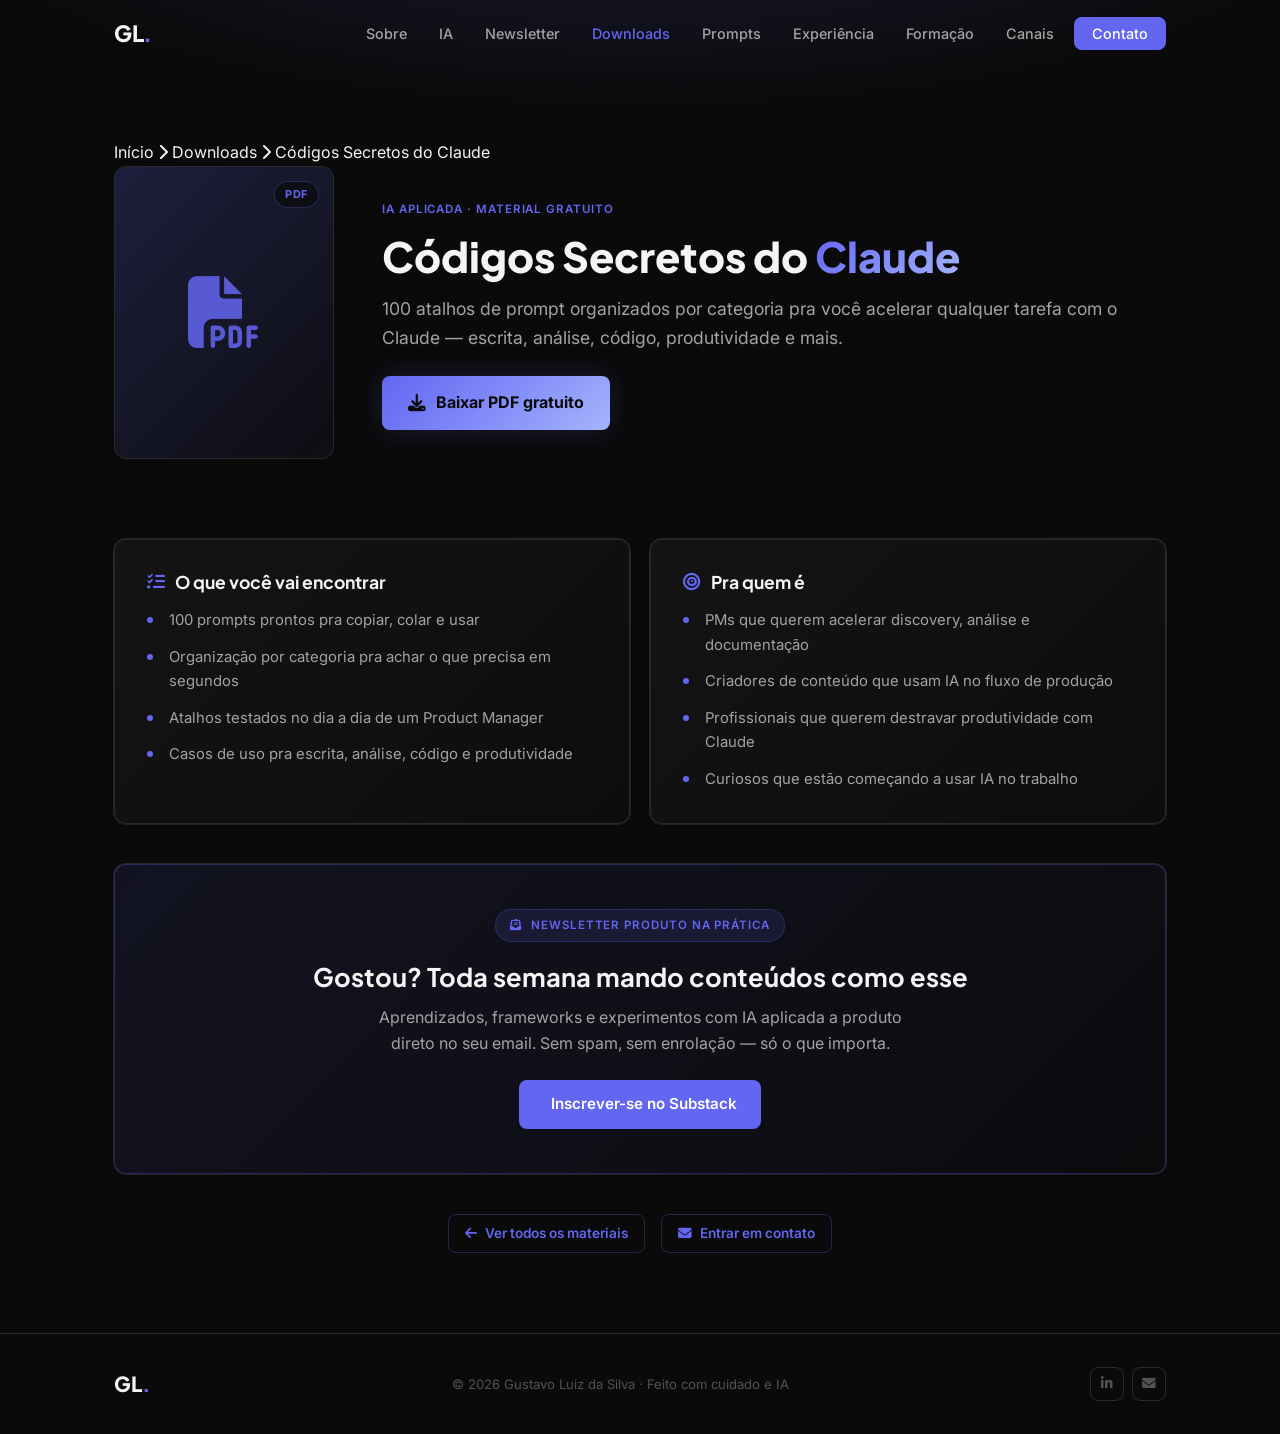
==== commit 33525d10: "add biblioteca de prompts com primeiro prompt (LinkedIn) - Nova pagina /prompts.html com galeria, fi" ====
--- a/download-codigos-secretos-claude.html
+++ b/download-codigos-secretos-claude.html
@@ -52,6 +52,7 @@
         <li><a href="index.html#ia">IA</a></li>
         <li><a href="index.html#newsletter">Newsletter</a></li>
         <li><a href="downloads.html" class="active">Downloads</a></li>
+        <li><a href="prompts.html">Prompts</a></li>
         <li><a href="index.html#experiencia">Experiência</a></li>
         <li><a href="index.html#formacao">Formação</a></li>
         <li><a href="index.html#canais">Canais</a></li>
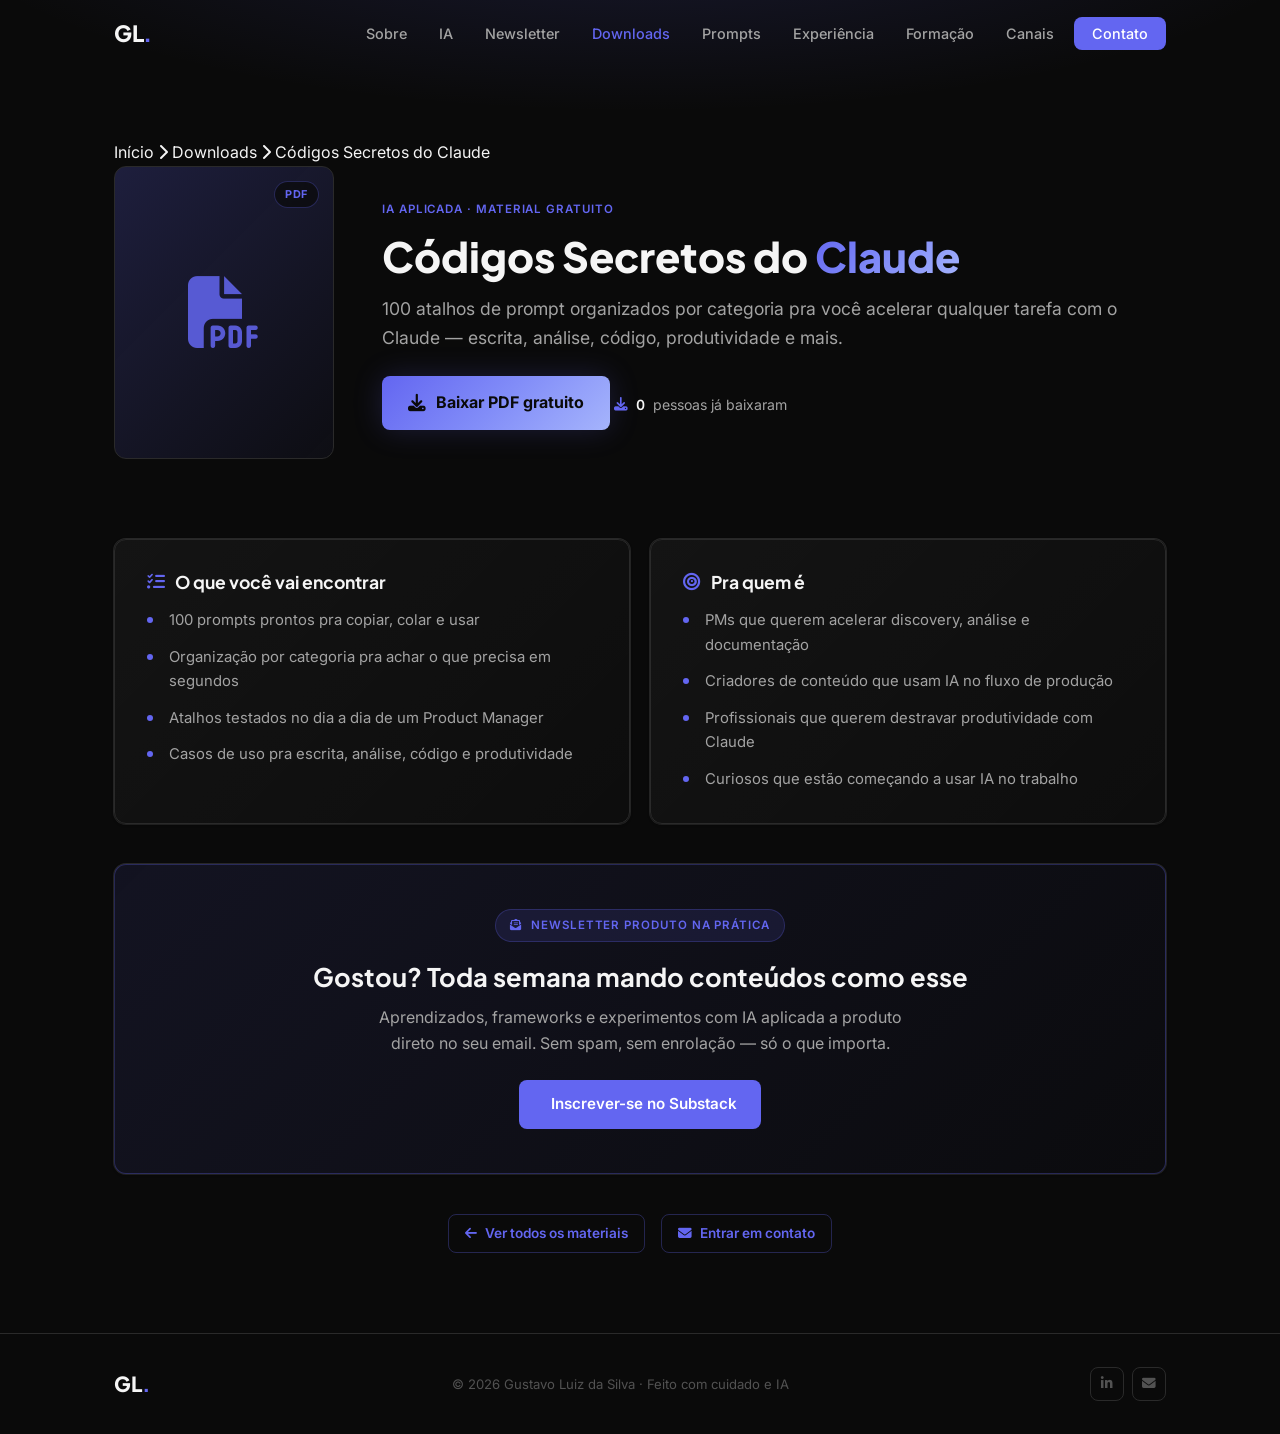
==== commit 7db5f9a1: "add contador de downloads (mesmo padrao dos prompts) - counter-client.js: cliente compartilhado expo" ====
--- a/download-codigos-secretos-claude.html
+++ b/download-codigos-secretos-claude.html
@@ -100,10 +100,17 @@
             <a href="downloads/Codigos_Secretos_Claude.pdf"
                download
                class="material-download-btn"
+               data-counter-id="download-codigos-secretos-claude"
                aria-label="Baixar PDF Códigos Secretos do Claude">
               <i class="fa-solid fa-download" aria-hidden="true"></i>
               Baixar PDF gratuito
             </a>
+
+            <div class="material-counter" aria-label="Total de downloads">
+              <i class="fa-solid fa-download" aria-hidden="true"></i>
+              <span class="counter-value" data-counter-id="download-codigos-secretos-claude">0</span>
+              <span>pessoas já baixaram</span>
+            </div>
           </div>
 
         </div>
@@ -192,5 +199,7 @@
   </footer>
 
   <script src="script.js"></script>
+  <script src="counter-client.js"></script>
+  <script src="downloads.js"></script>
 </body>
 </html>
--- a/downloads.css
+++ b/downloads.css
@@ -120,19 +120,76 @@
   flex: 1;
 }
 
+.download-card-footer {
+  display: flex;
+  justify-content: space-between;
+  align-items: center;
+  gap: 12px;
+  margin-top: 12px;
+  padding-top: 12px;
+  border-top: 1px solid var(--border);
+}
+
+.download-card-counter {
+  display: inline-flex;
+  align-items: center;
+  gap: 6px;
+  font-size: 0.8rem;
+  color: var(--text-secondary);
+}
+
+.download-card-counter i {
+  color: var(--accent);
+  font-size: 0.78rem;
+}
+
 .download-card-cta {
   display: inline-flex;
   align-items: center;
+  gap: 6px;
+  font-size: 0.88rem;
+  font-weight: 600;
+  color: var(--accent);
+  transition: gap 0.2s ease;
+}
+
+.download-card:hover .download-card-cta {
+  gap: 10px;
+}
+
+/* Contador da página de detalhe (abaixo do botão de download) */
+.material-counter {
+  margin-top: 16px;
+  display: inline-flex;
+  align-items: center;
   gap: 8px;
   font-size: 0.88rem;
+  color: var(--text-secondary);
+}
+
+.material-counter i {
+  color: var(--accent);
+  font-size: 0.85rem;
+}
+
+/* Animação "bump" reaproveitada do prompts.css. Se essa página de
+   detalhe não importar prompts.css, definimos os keyframes aqui. */
+.counter-value {
+  font-variant-numeric: tabular-nums;
   font-weight: 600;
-  color: var(--accent);
-  margin-top: 6px;
-  transition: gap 0.2s ease;
-}
-
-.download-card:hover .download-card-cta {
-  gap: 12px;
+  color: var(--text-primary);
+  display: inline-block;
+  transition: transform 0.2s ease;
+}
+
+.counter-value.bump {
+  animation: counter-bump 0.4s cubic-bezier(0.4, 0, 0.2, 1);
+}
+
+@keyframes counter-bump {
+  0%   { transform: scale(1); }
+  40%  { transform: scale(1.25); color: var(--accent); }
+  100% { transform: scale(1); }
 }
 
 /* ---------- CTA de newsletter no fim da galeria ---------- */
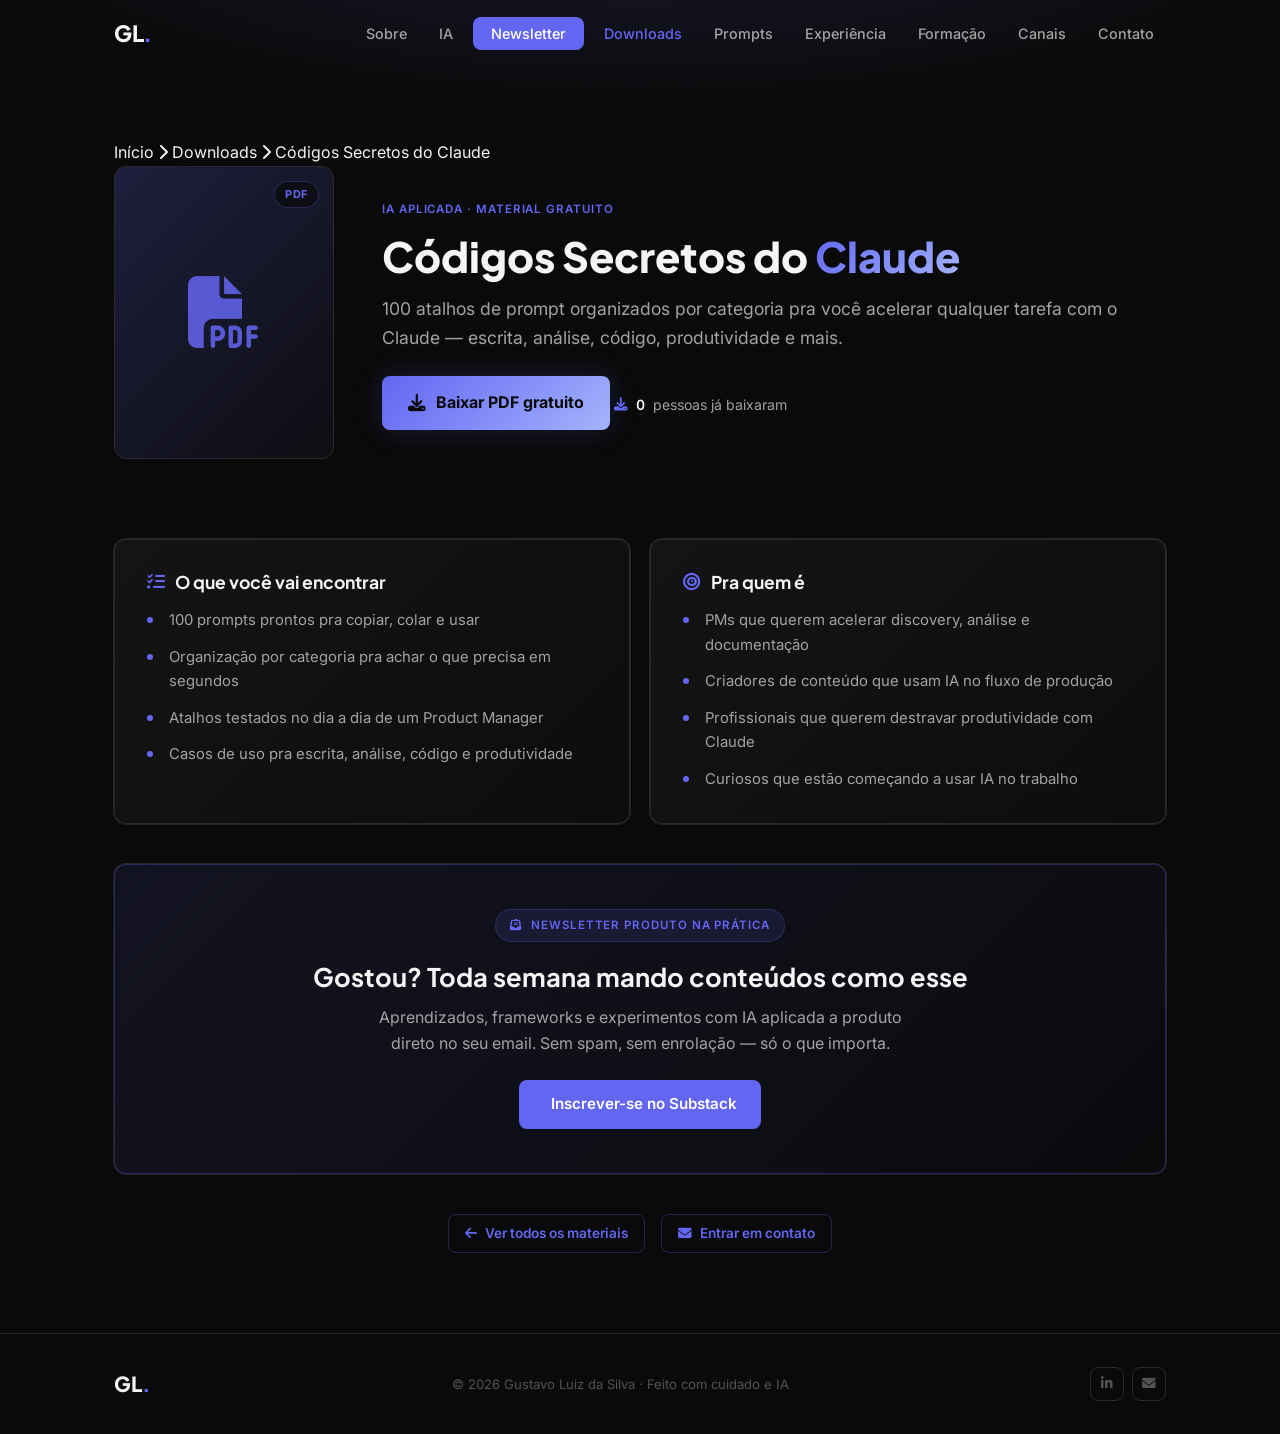
==== commit bf036654: "add Playbook + curso Claude PM, ajusta hero e menu Hero - Remove badge "Disponivel para novas oportu" ====
--- a/download-codigos-secretos-claude.html
+++ b/download-codigos-secretos-claude.html
@@ -50,13 +50,13 @@
       <ul class="nav-links" id="nav-links">
         <li><a href="index.html#sobre">Sobre</a></li>
         <li><a href="index.html#ia">IA</a></li>
-        <li><a href="index.html#newsletter">Newsletter</a></li>
+        <li><a href="https://gustluiz.substack.com/" target="_blank" rel="noopener noreferrer" class="nav-cta">Newsletter</a></li>
         <li><a href="downloads.html" class="active">Downloads</a></li>
         <li><a href="prompts.html">Prompts</a></li>
         <li><a href="index.html#experiencia">Experiência</a></li>
         <li><a href="index.html#formacao">Formação</a></li>
         <li><a href="index.html#canais">Canais</a></li>
-        <li><a href="index.html#contato" class="nav-cta">Contato</a></li>
+        <li><a href="index.html#contato">Contato</a></li>
       </ul>
 
       <button class="nav-toggle" id="nav-toggle" aria-label="Abrir menu" aria-expanded="false">
--- a/style.css
+++ b/style.css
@@ -1869,6 +1869,396 @@
   border-radius: 4px;
 }
 
+/* ============================================================
+   SEÇÃO MÉTRICAS — social proof logo após o hero
+   ============================================================ */
+.section-metricas {
+  padding: 60px 0 40px;
+}
+
+.metricas-grid {
+  display: grid;
+  grid-template-columns: repeat(4, 1fr);
+  gap: 16px;
+}
+
+.metrica-card-big {
+  padding: 28px 22px;
+  text-align: center;
+  display: flex;
+  flex-direction: column;
+  gap: 10px;
+  align-items: center;
+}
+
+.metrica-valor-big {
+  font-family: var(--font-heading);
+  font-size: clamp(2rem, 3.6vw, 2.6rem);
+  font-weight: 800;
+  line-height: 1;
+  display: inline-block;
+  font-variant-numeric: tabular-nums;
+}
+
+.metrica-label-big {
+  font-size: 0.86rem;
+  color: var(--text-secondary);
+  line-height: 1.45;
+  max-width: 240px;
+}
+
+/* ============================================================
+   SEÇÃO RECURSOS GRATUITOS — Downloads + Prompts + AI PM Playbook
+   ============================================================ */
+.recursos-grid {
+  display: grid;
+  grid-template-columns: repeat(3, 1fr);
+  gap: 22px;
+}
+
+.recurso-card {
+  padding: 32px 28px;
+  text-decoration: none;
+  color: inherit;
+  display: flex;
+  flex-direction: column;
+  gap: 12px;
+  transition: var(--transition);
+  position: relative;
+}
+
+.recurso-card-badge {
+  position: absolute;
+  top: 16px;
+  right: 16px;
+  font-size: 0.68rem;
+  font-weight: 700;
+  letter-spacing: 0.08em;
+  text-transform: uppercase;
+  color: var(--accent);
+  background: rgba(99, 102, 241, 0.12);
+  border: 1px solid rgba(99, 102, 241, 0.3);
+  padding: 4px 10px;
+  border-radius: 100px;
+}
+
+.recurso-card:hover {
+  transform: translateY(-4px);
+  box-shadow: var(--shadow-hover);
+}
+
+.recurso-card-icon {
+  width: 56px;
+  height: 56px;
+  border-radius: var(--radius-md);
+  background: rgba(99, 102, 241, 0.12);
+  border: 1px solid rgba(99, 102, 241, 0.25);
+  display: flex;
+  align-items: center;
+  justify-content: center;
+  margin-bottom: 4px;
+}
+
+.recurso-card-icon i {
+  font-size: 1.6rem;
+  color: var(--accent);
+}
+
+.recurso-card-titulo {
+  font-family: var(--font-heading);
+  font-size: 1.4rem;
+  font-weight: 700;
+  line-height: 1.2;
+}
+
+.recurso-card-desc {
+  font-size: 0.96rem;
+  line-height: 1.65;
+  color: var(--text-secondary);
+  flex: 1;
+}
+
+.recurso-card-cta {
+  display: inline-flex;
+  align-items: center;
+  gap: 8px;
+  font-size: 0.95rem;
+  font-weight: 600;
+  color: var(--accent);
+  margin-top: 4px;
+  transition: gap 0.2s ease;
+}
+
+.recurso-card:hover .recurso-card-cta {
+  gap: 12px;
+}
+
+/* ============================================================
+   SEÇÃO DAILY STACK — grid de ferramentas que uso
+   ============================================================ */
+.stack-grid {
+  display: grid;
+  grid-template-columns: repeat(auto-fit, minmax(280px, 1fr));
+  gap: 16px;
+}
+
+.stack-item {
+  padding: 22px 24px;
+  display: flex;
+  align-items: center;
+  gap: 16px;
+  transition: var(--transition);
+}
+
+.stack-item:hover {
+  transform: translateY(-2px);
+  box-shadow: var(--shadow-hover);
+}
+
+.stack-icon {
+  width: 48px;
+  height: 48px;
+  flex-shrink: 0;
+  border-radius: var(--radius-sm);
+  background: rgba(99, 102, 241, 0.12);
+  border: 1px solid rgba(99, 102, 241, 0.25);
+  display: flex;
+  align-items: center;
+  justify-content: center;
+}
+
+.stack-icon i {
+  font-size: 1.2rem;
+  color: var(--accent);
+}
+
+.stack-info {
+  display: flex;
+  flex-direction: column;
+  gap: 4px;
+  min-width: 0;
+}
+
+.stack-name {
+  font-family: var(--font-heading);
+  font-size: 1.05rem;
+  font-weight: 700;
+  color: var(--text-primary);
+}
+
+.stack-use {
+  font-size: 0.85rem;
+  color: var(--text-secondary);
+  line-height: 1.45;
+}
+
+/* ============================================================
+   RESPONSIVO PRAS NOVAS SEÇÕES
+   ============================================================ */
+@media (max-width: 900px) {
+  .metricas-grid {
+    grid-template-columns: repeat(2, 1fr);
+  }
+
+  .recursos-grid {
+    grid-template-columns: 1fr;
+    max-width: 480px;
+    margin: 0 auto;
+  }
+
+  .curso-card {
+    grid-template-columns: 1fr !important;
+  }
+
+  .curso-card-cta-box {
+    border-left: none !important;
+    border-top: 1px solid var(--border) !important;
+    padding-left: 0 !important;
+    padding-top: 32px !important;
+  }
+}
+
+@media (max-width: 600px) {
+  .section-metricas {
+    padding: 40px 0 24px;
+  }
+
+  .metricas-grid {
+    gap: 12px;
+  }
+
+  .metrica-card-big {
+    padding: 22px 14px;
+  }
+
+  .metrica-valor-big {
+    font-size: clamp(1.8rem, 7vw, 2.2rem);
+  }
+
+  .metrica-label-big {
+    font-size: 0.78rem;
+  }
+
+  .recurso-card {
+    padding: 28px 22px;
+  }
+
+  .stack-grid {
+    grid-template-columns: 1fr;
+  }
+}
+
+/* ============================================================
+   SEÇÃO CURSO CLAUDE PM — produto pago, layout CTA forte
+   ============================================================ */
+.curso-card {
+  display: grid;
+  grid-template-columns: 1.5fr 1fr;
+  gap: 48px;
+  padding: 48px;
+  border-color: rgba(99, 102, 241, 0.3);
+  background: linear-gradient(135deg,
+              rgba(99, 102, 241, 0.10) 0%,
+              rgba(99, 102, 241, 0.02) 100%);
+  align-items: center;
+}
+
+.curso-card-conteudo {
+  display: flex;
+  flex-direction: column;
+  gap: 18px;
+}
+
+.curso-badge {
+  display: inline-flex;
+  align-items: center;
+  gap: 8px;
+  font-size: 0.72rem;
+  font-weight: 700;
+  letter-spacing: 0.08em;
+  text-transform: uppercase;
+  color: var(--accent);
+  background: rgba(99, 102, 241, 0.15);
+  border: 1px solid rgba(99, 102, 241, 0.35);
+  padding: 6px 14px;
+  border-radius: 100px;
+  align-self: flex-start;
+}
+
+.curso-titulo {
+  font-family: var(--font-heading);
+  font-size: clamp(1.8rem, 3.4vw, 2.4rem);
+  font-weight: 800;
+  line-height: 1.2;
+  margin: 0;
+}
+
+.curso-desc {
+  font-size: 1rem;
+  line-height: 1.7;
+  color: var(--text-secondary);
+  margin: 0;
+}
+
+.curso-beneficios {
+  list-style: none;
+  padding: 0;
+  margin: 8px 0 0;
+  display: flex;
+  flex-direction: column;
+  gap: 10px;
+}
+
+.curso-beneficios li {
+  display: flex;
+  align-items: flex-start;
+  gap: 12px;
+  font-size: 0.95rem;
+  line-height: 1.55;
+  color: var(--text-primary);
+}
+
+.curso-beneficios li i {
+  color: var(--accent);
+  font-size: 0.85rem;
+  margin-top: 6px;
+  flex-shrink: 0;
+}
+
+.curso-card-cta-box {
+  padding-left: 32px;
+  border-left: 1px solid var(--border);
+  display: flex;
+  flex-direction: column;
+  gap: 18px;
+}
+
+.curso-preco {
+  display: flex;
+  flex-direction: column;
+  gap: 4px;
+}
+
+.curso-preco-valor {
+  font-family: var(--font-heading);
+  font-size: 2.6rem;
+  font-weight: 800;
+  line-height: 1;
+  color: var(--text-primary);
+}
+
+.curso-preco-detalhe {
+  font-size: 0.85rem;
+  color: var(--text-secondary);
+}
+
+.curso-meta {
+  list-style: none;
+  padding: 0;
+  margin: 4px 0 0;
+  display: flex;
+  flex-direction: column;
+  gap: 8px;
+}
+
+.curso-meta li {
+  display: flex;
+  align-items: center;
+  gap: 10px;
+  font-size: 0.88rem;
+  color: var(--text-secondary);
+}
+
+.curso-meta li i {
+  color: var(--accent);
+  font-size: 0.85rem;
+  width: 16px;
+  text-align: center;
+}
+
+.curso-btn {
+  margin-top: 4px;
+}
+
+.curso-aviso {
+  font-size: 0.78rem;
+  color: var(--text-muted);
+  text-align: center;
+  line-height: 1.5;
+  margin: 0;
+}
+
+@media (max-width: 600px) {
+  .curso-card {
+    padding: 32px 24px;
+    gap: 28px;
+  }
+
+  .curso-preco-valor {
+    font-size: 2.2rem;
+  }
+}
+
 /* Redução de movimento para quem preferir */
 @media (prefers-reduced-motion: reduce) {
   *, *::before, *::after {
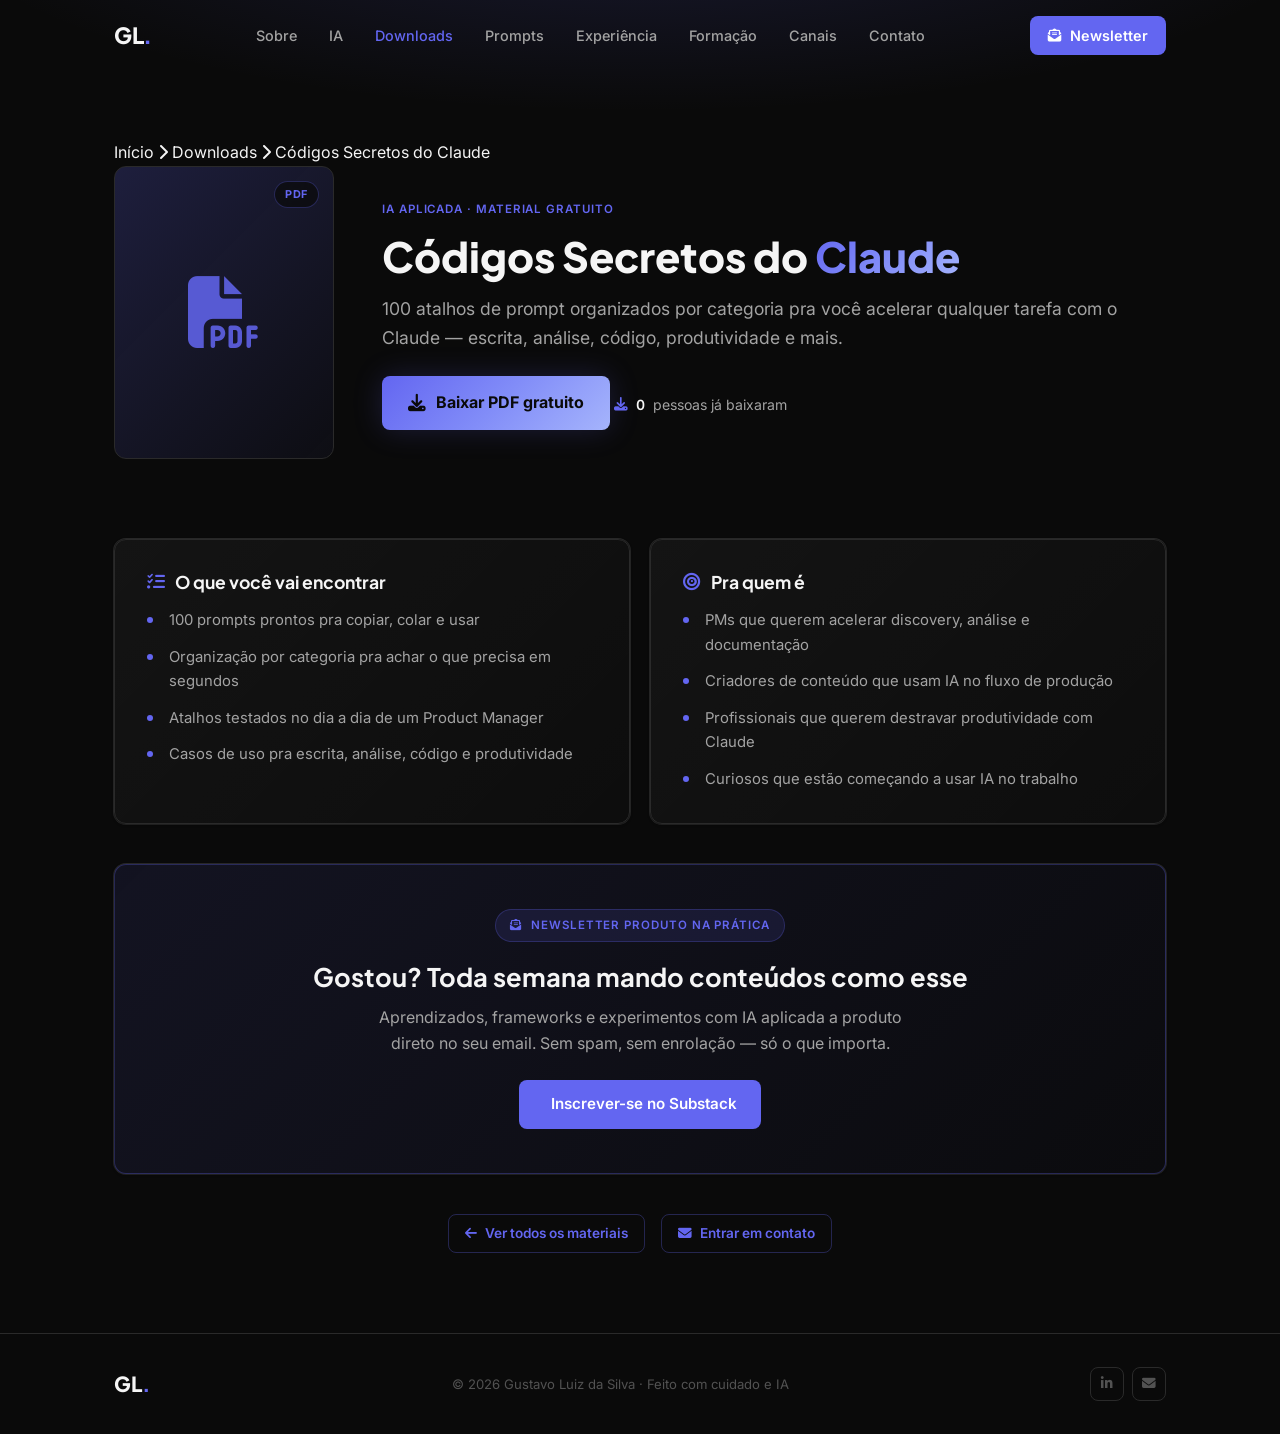
==== commit 83460645: "navbar: menu centralizado + Newsletter standalone a direita Reestrutura layout do menu superior em 3" ====
--- a/download-codigos-secretos-claude.html
+++ b/download-codigos-secretos-claude.html
@@ -50,7 +50,6 @@
       <ul class="nav-links" id="nav-links">
         <li><a href="index.html#sobre">Sobre</a></li>
         <li><a href="index.html#ia">IA</a></li>
-        <li><a href="https://gustluiz.substack.com/" target="_blank" rel="noopener noreferrer" class="nav-cta">Newsletter</a></li>
         <li><a href="downloads.html" class="active">Downloads</a></li>
         <li><a href="prompts.html">Prompts</a></li>
         <li><a href="index.html#experiencia">Experiência</a></li>
@@ -58,6 +57,11 @@
         <li><a href="index.html#canais">Canais</a></li>
         <li><a href="index.html#contato">Contato</a></li>
       </ul>
+
+      <a href="https://gustluiz.substack.com/" target="_blank" rel="noopener noreferrer" class="nav-cta-standalone">
+        <i class="fa-solid fa-envelope-open-text" aria-hidden="true"></i>
+        <span>Newsletter</span>
+      </a>
 
       <button class="nav-toggle" id="nav-toggle" aria-label="Abrir menu" aria-expanded="false">
         <span></span>
--- a/style.css
+++ b/style.css
@@ -300,23 +300,26 @@
   padding: 0 24px;
   display: flex;
   align-items: center;
-  justify-content: space-between;
-}
-
-/* Logo */
+  gap: 16px;
+}
+
+/* Logo (zona esquerda) */
 .nav-logo {
   font-family: var(--font-heading);
   font-weight: 800;
   font-size: 1.4rem;
   color: var(--text-primary);
   letter-spacing: -0.02em;
-}
-
-/* Links de navegação */
+  flex-shrink: 0;
+}
+
+/* Links de navegação (zona central) */
 .nav-links {
   display: flex;
   align-items: center;
+  justify-content: center;
   gap: 8px;
+  flex: 1;
 }
 
 .nav-links a {
@@ -332,7 +335,7 @@
   background: rgba(255,255,255,0.05);
 }
 
-/* CTA da navbar */
+/* CTA da navbar (estilo antigo — mantido caso ainda apareça em algum link inline do menu) */
 .nav-cta {
   background: var(--accent) !important;
   color: #fff !important;
@@ -342,6 +345,32 @@
 .nav-cta:hover {
   background: var(--accent-hover) !important;
   box-shadow: 0 0 16px var(--accent-glow) !important;
+}
+
+/* CTA standalone — Newsletter destacada à direita (zona direita) */
+.nav-cta-standalone {
+  display: inline-flex;
+  align-items: center;
+  gap: 8px;
+  background: var(--accent);
+  color: #fff;
+  padding: 8px 18px;
+  border-radius: var(--radius-sm);
+  font-size: 0.9rem;
+  font-weight: 600;
+  white-space: nowrap;
+  flex-shrink: 0;
+  transition: var(--transition);
+}
+
+.nav-cta-standalone:hover {
+  background: var(--accent-hover);
+  box-shadow: 0 0 16px var(--accent-glow);
+  transform: translateY(-1px);
+}
+
+.nav-cta-standalone i {
+  font-size: 0.85rem;
 }
 
 /* Botão hamburguer — mobile */
@@ -1471,6 +1500,7 @@
     gap: 4px;
     border-left: 1px solid var(--border);
     transition: right 0.3s cubic-bezier(0.4, 0, 0.2, 1);
+    flex: none; /* anula flex:1 do desktop quando vira slide-out */
   }
 
   .nav-links.open {
@@ -1481,6 +1511,23 @@
     width: 100%;
     padding: 12px 16px;
     font-size: 1rem;
+  }
+
+  /* Empurra Newsletter + hamburger pra direita já que nav-links saiu do flow */
+  .nav-cta-standalone {
+    margin-left: auto;
+    padding: 6px 14px;
+    font-size: 0.82rem;
+  }
+
+  /* Em telas muito pequenas, oculta o texto e deixa só o ícone do Newsletter */
+  @media (max-width: 420px) {
+    .nav-cta-standalone span {
+      display: none;
+    }
+    .nav-cta-standalone {
+      padding: 8px 12px;
+    }
   }
 
   .nav-toggle {
